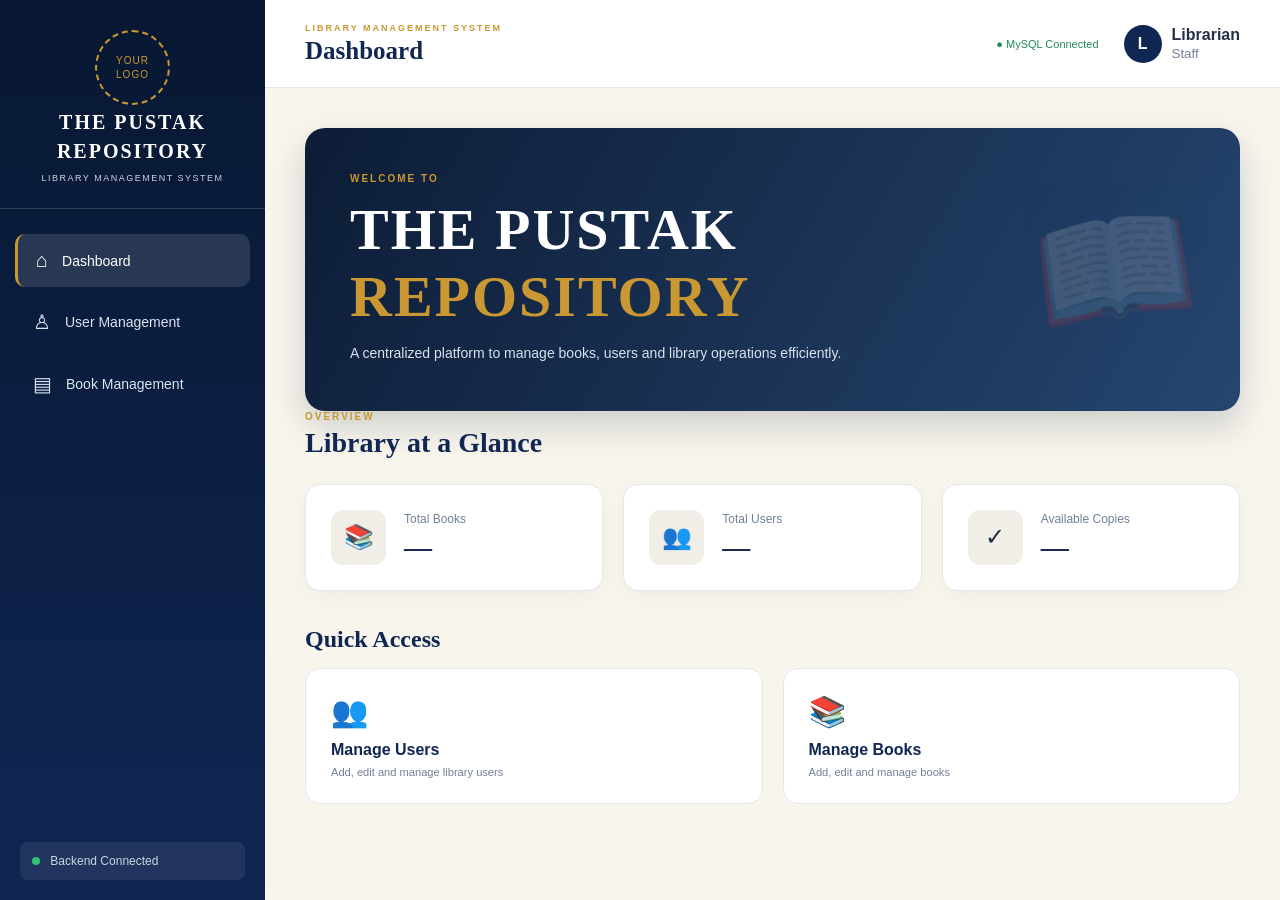
==== src/main/resources/static/index.html @ 076ce68d "Add Book Management and User Management modules" ====
<!DOCTYPE html>
<html lang="en">
<head>
    <meta charset="UTF-8">
    <meta name="viewport" content="width=device-width, initial-scale=1.0">

    <title>THE PUSTAK REPOSITORY</title>

    <link rel="stylesheet" href="style.css">
</head>

<body>

<!-- ================= SIDEBAR ================= -->

<aside class="sidebar">

    <div class="brand">

        <!-- YOUR LOGO WILL GO HERE -->
        <div class="logo-placeholder">
            YOUR<br>LOGO
        </div>

        <h1>THE PUSTAK</h1>
        <h1>REPOSITORY</h1>

        <p>LIBRARY MANAGEMENT SYSTEM</p>
    </div>

    <nav class="navigation">

        <button class="nav-item active" onclick="showSection('dashboard', this)">
            <span>⌂</span>
            Dashboard
        </button>

        <button class="nav-item" onclick="showSection('users', this)">
            <span>♙</span>
            User Management
        </button>

        <button class="nav-item" onclick="showSection('books', this)">
            <span>▤</span>
            Book Management
        </button>

    </nav>

    <div class="sidebar-bottom">
        <div class="system-status">
            <span class="status-dot"></span>
            Backend Connected
        </div>
    </div>

</aside>


<!-- ================= MAIN CONTENT ================= -->

<main class="main-content">

    <!-- TOP BAR -->

    <header class="topbar">

        <div>
            <p class="small-heading">LIBRARY MANAGEMENT SYSTEM</p>
            <h2 id="page-title">Dashboard</h2>
        </div>

        <div class="topbar-right">
            <span class="connection">
                ● MySQL Connected
            </span>

            <div class="profile">
                <div class="profile-circle">L</div>
                <div>
                    <strong>Librarian</strong>
                    <small>Staff</small>
                </div>
            </div>
        </div>

    </header>


    <!-- ================= DASHBOARD ================= -->

    <section id="dashboard" class="content-section active-section">

        <div class="hero">

            <div>
                <p class="eyebrow">WELCOME TO</p>

                <h1>
                    THE PUSTAK<br>
                    <span>REPOSITORY</span>
                </h1>

                <p>
                    A centralized platform to manage books,
                    users and library operations efficiently.
                </p>
            </div>

            <div class="hero-decoration">
                📖
            </div>

        </div>


        <div class="section-heading">
            <div>
                <p class="eyebrow">OVERVIEW</p>
                <h2>Library at a Glance</h2>
            </div>
        </div>


        <div class="stats-grid">

            <div class="stat-card">
                <div class="stat-icon">📚</div>
                <div>
                    <p>Total Books</p>
                    <h3 id="dashboardBooks">—</h3>
                </div>
            </div>

            <div class="stat-card">
                <div class="stat-icon">👥</div>
                <div>
                    <p>Total Users</p>
                    <h3 id="dashboardUsers">—</h3>
                </div>
            </div>

            <div class="stat-card">
                <div class="stat-icon">✓</div>
                <div>
                    <p>Available Copies</p>
                    <h3 id="dashboardAvailable">—</h3>
                </div>
            </div>

        </div>


        <div class="quick-actions">

            <h2>Quick Access</h2>

            <div class="quick-grid">

                <button onclick="showSection('users', document.querySelectorAll('.nav-item')[1])">
                    <span>👥</span>
                    <strong>Manage Users</strong>
                    <small>Add, edit and manage library users</small>
                </button>

                <button onclick="showSection('books', document.querySelectorAll('.nav-item')[2])">
                    <span>📚</span>
                    <strong>Manage Books</strong>
                    <small>Add, edit and manage books</small>
                </button>

            </div>

        </div>

    </section>


    <!-- ================= USER MANAGEMENT ================= -->

    <section id="users" class="content-section">

        <div class="section-heading">

            <div>
                <p class="eyebrow">MODULE 01</p>
                <h2>User Management</h2>
                <p class="description">
                    Manage registered library users.
                </p>
            </div>

            <button class="primary-button" onclick="openUserForm()">
                + Add User
            </button>

        </div>


        <div class="toolbar">

            <input
                type="text"
                id="userSearch"
                placeholder="Search users..."
                oninput="filterUsers()">

            <button class="refresh-button" onclick="loadUsers()">
                ↻ Refresh
            </button>

        </div>


        <div class="table-container">

            <table>

                <thead>
                    <tr>
                        <th>ID</th>
                        <th>Full Name</th>
                        <th>User Type</th>
                        <th>Department</th>
                        <th>Email</th>
                        <th>Phone</th>
                        <th>Status</th>
                        <th>Actions</th>
                    </tr>
                </thead>

                <tbody id="usersTableBody">

                </tbody>

            </table>

        </div>

    </section>


    <!-- ================= BOOK MANAGEMENT ================= -->

    <section id="books" class="content-section">

        <div class="section-heading">

            <div>
                <p class="eyebrow">MODULE 02</p>
                <h2>Book Management</h2>
                <p class="description">
                    Manage books available in the repository.
                </p>
            </div>

            <button class="primary-button" onclick="openBookForm()">
                + Add Book
            </button>

        </div>


        <div class="toolbar">

            <input
                type="text"
                id="bookSearch"
                placeholder="Search books..."
                oninput="filterBooks()">

            <button class="refresh-button" onclick="loadBooks()">
                ↻ Refresh
            </button>

        </div>


        <div class="table-container">

            <table>

                <thead>
                    <tr>
                        <th>ID</th>
                        <th>ISBN</th>
                        <th>Title</th>
                        <th>Author</th>
                        <th>Publisher</th>
                        <th>Category</th>
                        <th>Total</th>
                        <th>Available</th>
                        <th>Shelf</th>
                        <th>Actions</th>
                    </tr>
                </thead>

                <tbody id="booksTableBody">

                </tbody>

            </table>

        </div>

    </section>

</main>


<!-- ================= USER MODAL ================= -->

<div id="userModal" class="modal">

    <div class="modal-box">

        <div class="modal-header">
            <div>
                <p class="eyebrow">USER MANAGEMENT</p>
                <h2 id="userModalTitle">Add User</h2>
            </div>

            <button class="close-button" onclick="closeUserForm()">×</button>
        </div>


        <form id="userForm">

            <input type="hidden" id="userId">

            <div class="form-grid">

                <div class="form-group">
                    <label>Full Name</label>
                    <input type="text" id="fullName" required>
                </div>

                <div class="form-group">
                    <label>User Type</label>
                    <input type="text" id="userType" required>
                </div>

                <div class="form-group">
                    <label>Department</label>
                    <input type="text" id="department">
                </div>

                <div class="form-group">
                    <label>Email</label>
                    <input type="email" id="email" required>
                </div>

                <div class="form-group">
                    <label>Phone</label>
                    <input type="text" id="phone">
                </div>

                <div class="form-group">
                    <label>Registration Date</label>
                    <input type="date" id="registrationDate">
                </div>

                <div class="form-group full-width">
                    <label>Address</label>
                    <textarea id="address"></textarea>
                </div>

                <div class="form-group">
                    <label>Status</label>

                    <select id="status">
                        <option value="ACTIVE">ACTIVE</option>
                        <option value="INACTIVE">INACTIVE</option>
                    </select>
                </div>

            </div>

            <div class="modal-actions">

                <button type="button"
                        class="secondary-button"
                        onclick="closeUserForm()">
                    Cancel
                </button>

                <button type="submit"
                        class="primary-button">
                    Save User
                </button>

            </div>

        </form>

    </div>

</div>


<!-- ================= BOOK MODAL ================= -->

<div id="bookModal" class="modal">

    <div class="modal-box">

        <div class="modal-header">

            <div>
                <p class="eyebrow">BOOK MANAGEMENT</p>
                <h2 id="bookModalTitle">Add Book</h2>
            </div>

            <button class="close-button" onclick="closeBookForm()">×</button>

        </div>


        <form id="bookForm">

            <input type="hidden" id="bookId">

            <div class="form-grid">

                <div class="form-group">
                    <label>ISBN</label>
                    <input type="text" id="isbn" required>
                </div>

                <div class="form-group">
                    <label>Title</label>
                    <input type="text" id="title" required>
                </div>

                <div class="form-group">
                    <label>Author</label>
                    <input type="text" id="author" required>
                </div>

                <div class="form-group">
                    <label>Publisher</label>
                    <input type="text" id="publisher">
                </div>

                <div class="form-group">
                    <label>Category</label>
                    <input type="text" id="category">
                </div>

                <div class="form-group">
                    <label>Total Copies</label>
                    <input type="number" id="totalCopies" min="0" required>
                </div>

                <div class="form-group">
                    <label>Available Copies</label>
                    <input type="number" id="availableCopies" min="0" required>
                </div>

                <div class="form-group">
                    <label>Shelf Location</label>
                    <input type="text" id="shelfLocation">
                </div>

            </div>

            <div class="modal-actions">

                <button type="button"
                        class="secondary-button"
                        onclick="closeBookForm()">
                    Cancel
                </button>

                <button type="submit"
                        class="primary-button">
                    Save Book
                </button>

            </div>

        </form>

    </div>

</div>


<!-- ================= TOAST ================= -->

<div id="toast" class="toast"></div>


<script src="script.js"></script>

</body>
</html>
---- src/main/resources/static/style.css ----
* {
    margin: 0;
    padding: 0;
    box-sizing: border-box;
}

:root {
    --navy: #102653;
    --deep-navy: #081832;
    --gold: #c99832;
    --cream: #f8f5ed;
    --white: #ffffff;
    --text: #253047;
    --muted: #718096;
    --border: #e4e7ec;
    --danger: #c0392b;
    --success: #218c5a;
}

body {
    font-family: Arial, Helvetica, sans-serif;
    background: var(--cream);
    color: var(--text);
    min-height: 100vh;
}


/* ================= SIDEBAR ================= */

.sidebar {
    position: fixed;
    left: 0;
    top: 0;
    width: 265px;
    height: 100vh;

    background:
        linear-gradient(
            180deg,
            #081832,
            #102653
        );

    color: white;

    display: flex;
    flex-direction: column;

    z-index: 100;
}

.brand {
    text-align: center;
    padding: 30px 15px 25px;

    border-bottom: 1px solid rgba(255,255,255,0.15);
}

.logo-placeholder {
    width: 75px;
    height: 75px;

    margin: auto;

    border: 2px dashed var(--gold);
    border-radius: 50%;

    display: flex;
    align-items: center;
    justify-content: center;

    color: var(--gold);

    font-size: 10px;
    line-height: 1.4;
    letter-spacing: 1px;
}

.brand h1 {
    font-family: Georgia, "Times New Roman", serif;

    font-size: 20px;
    letter-spacing: 2px;

    margin-top: 6px;
}

.brand p {
    color: #cbd5e1;

    font-size: 9px;
    letter-spacing: 1.5px;

    margin-top: 10px;
}

.navigation {
    padding: 25px 15px;
}

.nav-item {
    width: 100%;

    padding: 15px 18px;

    margin-bottom: 8px;

    border: none;
    border-radius: 10px;

    background: transparent;

    color: #dbe4f0;

    font-size: 14px;

    text-align: left;

    cursor: pointer;

    display: flex;
    align-items: center;

    gap: 14px;

    transition: 0.25s;
}

.nav-item span {
    font-size: 20px;
}

.nav-item:hover,
.nav-item.active {
    background: rgba(255,255,255,0.12);
    color: white;
}

.nav-item.active {
    border-left: 3px solid var(--gold);
}

.sidebar-bottom {
    margin-top: auto;
    padding: 20px;
}

.system-status {
    padding: 12px;

    border-radius: 8px;

    background: rgba(255,255,255,0.07);

    color: #cbd5e1;

    font-size: 12px;
}

.status-dot {
    display: inline-block;

    width: 8px;
    height: 8px;

    background: #32c276;

    border-radius: 50%;

    margin-right: 7px;
}


/* ================= MAIN ================= */

.main-content {
    margin-left: 265px;

    min-height: 100vh;
}


/* ================= TOPBAR ================= */

.topbar {
    height: 88px;

    background: white;

    border-bottom: 1px solid var(--border);

    padding: 0 40px;

    display: flex;
    align-items: center;
    justify-content: space-between;
}

.small-heading {
    font-size: 9px;

    letter-spacing: 2px;

    color: var(--gold);

    font-weight: bold;
}

.topbar h2 {
    font-family: Georgia, serif;

    font-size: 25px;

    color: var(--navy);

    margin-top: 4px;
}

.topbar-right {
    display: flex;
    align-items: center;

    gap: 25px;
}

.connection {
    font-size: 11px;

    color: var(--success);
}

.profile {
    display: flex;
    align-items: center;

    gap: 10px;
}

.profile-circle {
    width: 38px;
    height: 38px;

    border-radius: 50%;

    background: var(--navy);

    color: white;

    display: flex;
    align-items: center;
    justify-content: center;

    font-weight: bold;
}

.profile small {
    display: block;

    color: var(--muted);

    margin-top: 2px;
}


/* ================= SECTIONS ================= */

.content-section {
    display: none;

    padding: 40px;
}

.active-section {
    display: block;
}


/* ================= HERO ================= */

.hero {
    min-height: 270px;

    padding: 45px;

    border-radius: 20px;

    color: white;

    background:
        linear-gradient(
            120deg,
            rgba(8,24,50,0.98),
            rgba(20,54,101,0.92)
        );

    display: flex;
    align-items: center;
    justify-content: space-between;

    box-shadow: 0 15px 35px rgba(8,24,50,0.18);

    overflow: hidden;
}

.eyebrow {
    color: var(--gold);

    font-size: 10px;

    font-weight: bold;

    letter-spacing: 2px;
}

.hero h1 {
    font-family: Georgia, serif;

    font-size: clamp(32px, 5vw, 58px);

    letter-spacing: 2px;

    margin: 12px 0;
}

.hero h1 span {
    color: var(--gold);
}

.hero p:not(.eyebrow) {
    color: #d9e2ef;

    max-width: 600px;

    line-height: 1.7;

    font-size: 14px;
}

.hero-decoration {
    font-size: 130px;

    opacity: 0.16;

    transform: rotate(-8deg);
}


/* ================= HEADINGS ================= */

.section-heading {
    display: flex;
    align-items: flex-end;
    justify-content: space-between;

    margin-bottom: 25px;
}

.section-heading h2 {
    font-family: Georgia, serif;

    color: var(--navy);

    font-size: 28px;

    margin-top: 5px;
}

.description {
    color: var(--muted);

    font-size: 13px;

    margin-top: 7px;
}


/* ================= STATS ================= */

.stats-grid {
    display: grid;

    grid-template-columns:
        repeat(3, 1fr);

    gap: 20px;

    margin-top: 25px;
}

.stat-card {
    background: white;

    border: 1px solid var(--border);

    border-radius: 15px;

    padding: 25px;

    display: flex;
    align-items: center;

    gap: 18px;

    box-shadow: 0 5px 20px rgba(0,0,0,0.04);
}

.stat-icon {
    width: 55px;
    height: 55px;

    border-radius: 12px;

    background: #f0eee6;

    display: flex;
    align-items: center;
    justify-content: center;

    font-size: 24px;
}

.stat-card p {
    color: var(--muted);

    font-size: 12px;
}

.stat-card h3 {
    font-family: Georgia, serif;

    color: var(--navy);

    font-size: 28px;

    margin-top: 5px;
}


/* ================= QUICK ACCESS ================= */

.quick-actions {
    margin-top: 35px;
}

.quick-actions h2 {
    font-family: Georgia, serif;

    color: var(--navy);

    margin-bottom: 15px;
}

.quick-grid {
    display: grid;

    grid-template-columns: repeat(2, 1fr);

    gap: 20px;
}

.quick-grid button {
    border: 1px solid var(--border);

    background: white;

    border-radius: 15px;

    padding: 25px;

    text-align: left;

    cursor: pointer;

    transition: 0.25s;
}

.quick-grid button:hover {
    transform: translateY(-4px);

    border-color: var(--gold);

    box-shadow: 0 10px 25px rgba(0,0,0,0.08);
}

.quick-grid span {
    font-size: 30px;

    display: block;

    margin-bottom: 12px;
}

.quick-grid strong {
    display: block;

    color: var(--navy);

    font-size: 16px;
}

.quick-grid small {
    display: block;

    color: var(--muted);

    margin-top: 7px;
}


/* ================= BUTTONS ================= */

.primary-button {
    border: none;

    padding: 12px 20px;

    border-radius: 8px;

    background: var(--navy);

    color: white;

    font-weight: bold;

    cursor: pointer;

    transition: 0.2s;
}

.primary-button:hover {
    background: #1a3970;

    transform: translateY(-1px);
}

.secondary-button {
    border: 1px solid var(--border);

    padding: 12px 20px;

    border-radius: 8px;

    background: white;

    color: var(--text);

    cursor: pointer;
}

.refresh-button {
    padding: 11px 18px;

    border: 1px solid var(--border);

    border-radius: 8px;

    background: white;

    cursor: pointer;

    color: var(--navy);

    font-weight: bold;
}


/* ================= TOOLBAR ================= */

.toolbar {
    background: white;

    border: 1px solid var(--border);

    border-radius: 12px;

    padding: 15px;

    margin-bottom: 20px;

    display: flex;

    gap: 12px;
}

.toolbar input {
    flex: 1;

    border: 1px solid var(--border);

    border-radius: 8px;

    padding: 12px 15px;

    outline: none;

    font-size: 13px;
}

.toolbar input:focus {
    border-color: var(--gold);
}


/* ================= TABLE ================= */

.table-container {
    background: white;

    border-radius: 15px;

    border: 1px solid var(--border);

    overflow-x: auto;

    box-shadow: 0 5px 20px rgba(0,0,0,0.04);
}

table {
    width: 100%;

    border-collapse: collapse;

    min-width: 900px;
}

th {
    background: #f6f7f9;

    color: #526078;

    font-size: 11px;

    letter-spacing: 0.5px;

    text-align: left;

    padding: 15px;
}

td {
    padding: 15px;

    border-top: 1px solid #edf0f3;

    font-size: 12px;

    color: #364152;
}

tr:hover td {
    background: #fafbf9;
}


/* ================= STATUS ================= */

.status {
    display: inline-block;

    padding: 5px 9px;

    border-radius: 20px;

    font-size: 10px;

    font-weight: bold;
}

.status-active {
    background: #e5f6ed;
    color: #18794e;
}

.status-inactive {
    background: #fce9e7;
    color: #b83227;
}


/* ================= ACTION BUTTONS ================= */

.action-button {
    border: none;

    background: transparent;

    cursor: pointer;

    padding: 6px 8px;

    border-radius: 5px;

    font-size: 12px;
}

.edit-button {
    color: var(--navy);
}

.edit-button:hover {
    background: #eef2f8;
}

.delete-button {
    color: var(--danger);
}

.delete-button:hover {
    background: #fff0ee;
}


/* ================= MODAL ================= */

.modal {
    display: none;

    position: fixed;

    inset: 0;

    background: rgba(4, 12, 25, 0.65);

    backdrop-filter: blur(5px);

    z-index: 500;

    align-items: center;

    justify-content: center;

    padding: 20px;
}

.modal.show {
    display: flex;
}

.modal-box {
    width: min(700px, 100%);

    max-height: 90vh;

    overflow-y: auto;

    background: white;

    border-radius: 18px;

    padding: 30px;

    box-shadow: 0 25px 70px rgba(0,0,0,0.3);
}

.modal-header {
    display: flex;

    justify-content: space-between;

    align-items: flex-start;

    margin-bottom: 25px;
}

.modal-header h2 {
    font-family: Georgia, serif;

    color: var(--navy);

    margin-top: 5px;
}

.close-button {
    width: 35px;
    height: 35px;

    border: none;

    border-radius: 50%;

    background: #f2f3f5;

    font-size: 22px;

    cursor: pointer;

    color: #596273;
}


/* ================= FORM ================= */

.form-grid {
    display: grid;

    grid-template-columns: repeat(2, 1fr);

    gap: 18px;
}

.form-group {
    display: flex;

    flex-direction: column;

    gap: 7px;
}

.full-width {
    grid-column: 1 / -1;
}

.form-group label {
    font-size: 11px;

    font-weight: bold;

    color: #526078;
}

.form-group input,
.form-group select,
.form-group textarea {
    width: 100%;

    padding: 11px 12px;

    border: 1px solid var(--border);

    border-radius: 7px;

    outline: none;

    font-family: Arial, sans-serif;

    font-size: 13px;
}

.form-group textarea {
    min-height: 70px;

    resize: vertical;
}

.form-group input:focus,
.form-group select:focus,
.form-group textarea:focus {
    border-color: var(--gold);

    box-shadow: 0 0 0 3px rgba(201,152,50,0.1);
}

.modal-actions {
    display: flex;

    justify-content: flex-end;

    gap: 10px;

    margin-top: 28px;

    padding-top: 20px;

    border-top: 1px solid var(--border);
}


/* ================= TOAST ================= */

.toast {
    position: fixed;

    right: 25px;
    bottom: 25px;

    padding: 14px 20px;

    border-radius: 8px;

    background: var(--deep-navy);

    color: white;

    font-size: 13px;

    opacity: 0;

    transform: translateY(20px);

    pointer-events: none;

    transition: 0.3s;

    z-index: 1000;
}

.toast.show {
    opacity: 1;

    transform: translateY(0);
}


/* ================= RESPONSIVE ================= */

@media (max-width: 900px) {

    .sidebar {
        width: 210px;
    }

    .main-content {
        margin-left: 210px;
    }

    .stats-grid {
        grid-template-columns: 1fr;
    }

}

@media (max-width: 700px) {

    .sidebar {
        position: relative;

        width: 100%;

        height: auto;
    }

    .main-content {
        margin-left: 0;
    }

    .navigation {
        display: flex;

        overflow-x: auto;
    }

    .nav-item {
        min-width: 160px;
    }

    .topbar {
        padding: 20px;

        height: auto;

        gap: 15px;

        flex-direction: column;

        align-items: flex-start;
    }

    .topbar-right {
        width: 100%;

        justify-content: space-between;
    }

    .content-section {
        padding: 20px;
    }

    .hero {
        padding: 30px;
    }

    .hero-decoration {
        display: none;
    }

    .quick-grid {
        grid-template-columns: 1fr;
    }

    .form-grid {
        grid-template-columns: 1fr;
    }

    .full-width {
        grid-column: auto;
    }

}
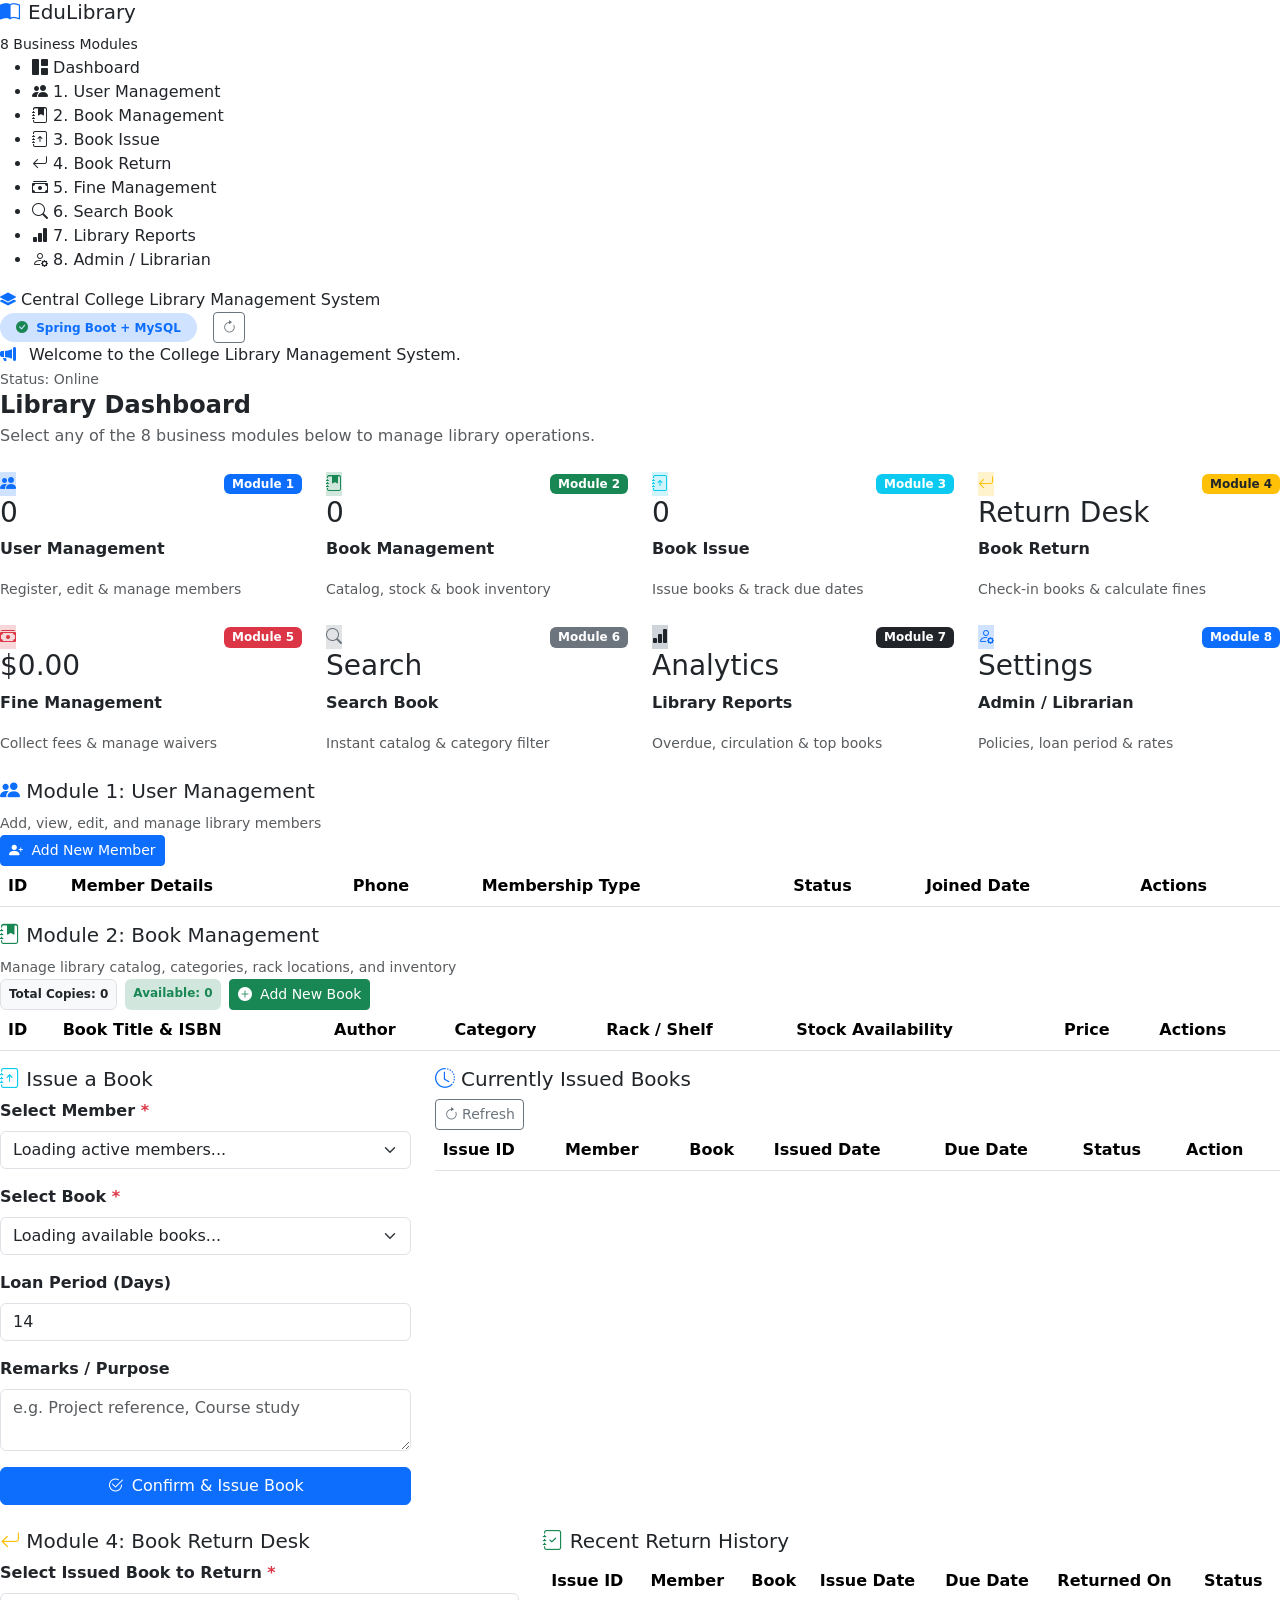
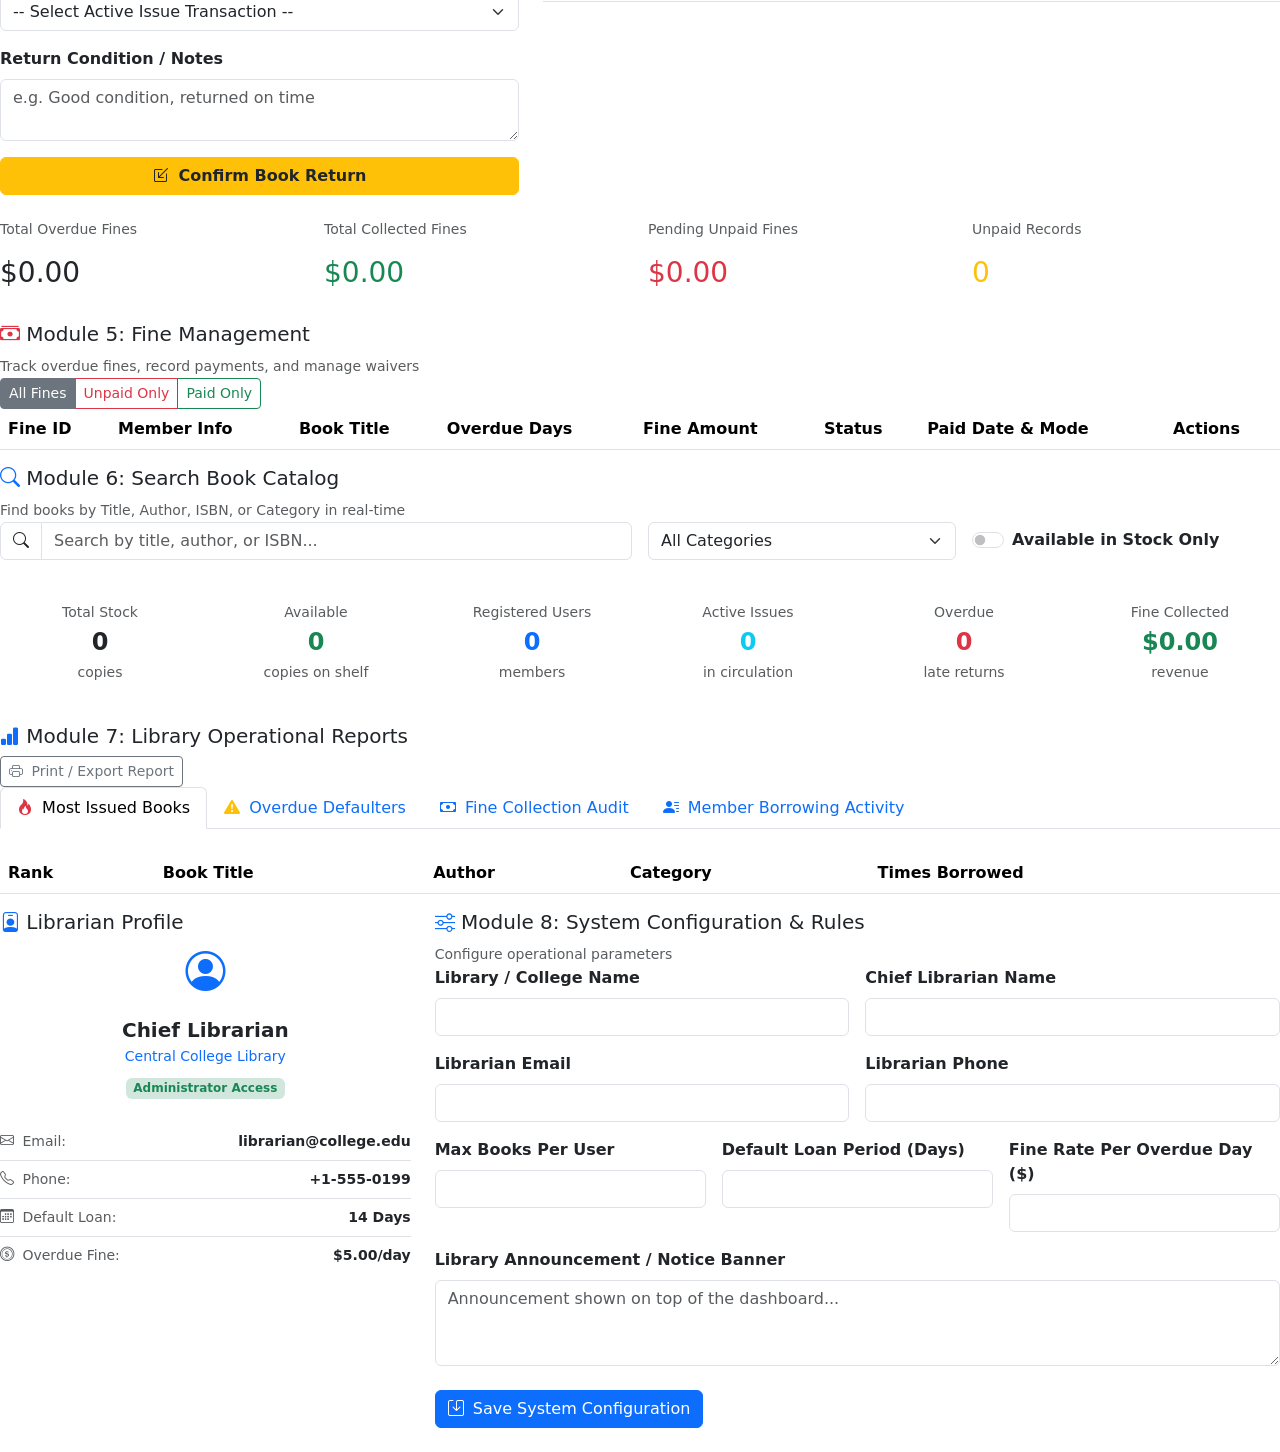
==== commit 6889bc74: "Updated Library Management System" ====
--- a/src/main/resources/static/index.html
+++ b/src/main/resources/static/index.html
@@ -3,495 +3,1015 @@
 <head>
     <meta charset="UTF-8">
     <meta name="viewport" content="width=device-width, initial-scale=1.0">
-
-    <title>THE PUSTAK REPOSITORY</title>
-
-    <link rel="stylesheet" href="style.css">
+    <title>Library Management System - 8 Business Modules</title>
+    <!-- Bootstrap 5 CSS -->
+    <link href="https://cdn.jsdelivr.net/npm/bootstrap@5.3.3/dist/css/bootstrap.min.css" rel="stylesheet">
+    <!-- Bootstrap Icons -->
+    <link href="https://cdn.jsdelivr.net/npm/bootstrap-icons@1.11.3/font/bootstrap-icons.min.css" rel="stylesheet">
+    <!-- Custom CSS -->
+    <link href="/css/style.css" rel="stylesheet">
 </head>
-
 <body>
 
-<!-- ================= SIDEBAR ================= -->
-
-<aside class="sidebar">
-
-    <div class="brand">
-
-        <!-- YOUR LOGO WILL GO HERE -->
-        <div class="logo-placeholder">
-            YOUR<br>LOGO
+    <!-- Sidebar Navigation -->
+    <nav class="sidebar">
+        <div class="sidebar-brand">
+            <h5><i class="bi bi-book-half text-primary me-2"></i>EduLibrary</h5>
+            <small>8 Business Modules</small>
         </div>
-
-        <h1>THE PUSTAK</h1>
-        <h1>REPOSITORY</h1>
-
-        <p>LIBRARY MANAGEMENT SYSTEM</p>
+        <ul class="sidebar-menu">
+            <li class="nav-item">
+                <a class="nav-link active" data-module="dashboard" id="nav-dashboard">
+                    <i class="bi bi-grid-1x2-fill"></i>
+                    <span>Dashboard</span>
+                </a>
+            </li>
+            <li class="nav-item">
+                <a class="nav-link" data-module="users" id="nav-users">
+                    <i class="bi bi-people-fill"></i>
+                    <span>1. User Management</span>
+                </a>
+            </li>
+            <li class="nav-item">
+                <a class="nav-link" data-module="books" id="nav-books">
+                    <i class="bi bi-journal-bookmark-fill"></i>
+                    <span>2. Book Management</span>
+                </a>
+            </li>
+            <li class="nav-item">
+                <a class="nav-link" data-module="issue" id="nav-issue">
+                    <i class="bi bi-journal-arrow-up"></i>
+                    <span>3. Book Issue</span>
+                </a>
+            </li>
+            <li class="nav-item">
+                <a class="nav-link" data-module="return" id="nav-return">
+                    <i class="bi bi-arrow-return-left"></i>
+                    <span>4. Book Return</span>
+                </a>
+            </li>
+            <li class="nav-item">
+                <a class="nav-link" data-module="fines" id="nav-fines">
+                    <i class="bi bi-cash-stack"></i>
+                    <span>5. Fine Management</span>
+                </a>
+            </li>
+            <li class="nav-item">
+                <a class="nav-link" data-module="search" id="nav-search">
+                    <i class="bi bi-search"></i>
+                    <span>6. Search Book</span>
+                </a>
+            </li>
+            <li class="nav-item">
+                <a class="nav-link" data-module="reports" id="nav-reports">
+                    <i class="bi bi-bar-chart-fill"></i>
+                    <span>7. Library Reports</span>
+                </a>
+            </li>
+            <li class="nav-item">
+                <a class="nav-link" data-module="admin" id="nav-admin">
+                    <i class="bi bi-person-gear"></i>
+                    <span>8. Admin / Librarian</span>
+                </a>
+            </li>
+        </ul>
+    </nav>
+
+    <!-- Main Wrapper -->
+    <div class="main-wrapper">
+        <!-- Top Navbar -->
+        <header class="topbar">
+            <div class="topbar-title">
+                <i class="bi bi-layers-fill text-primary"></i>
+                <span id="topbarLibraryName">Central College Library Management System</span>
+            </div>
+            <div class="d-flex align-items-center gap-3">
+                <span class="badge bg-primary-subtle text-primary px-3 py-2 rounded-pill fw-semibold">
+                    <i class="bi bi-check-circle-fill text-success me-1"></i> Spring Boot + MySQL
+                </span>
+                <button class="btn btn-outline-secondary btn-sm" onclick="location.reload()" title="Refresh Page">
+                    <i class="bi bi-arrow-clockwise"></i>
+                </button>
+            </div>
+        </header>
+
+        <!-- Content Body -->
+        <main class="content-body">
+
+            <!-- System Notice Banner -->
+            <div class="notice-banner">
+                <div>
+                    <i class="bi bi-megaphone-fill text-primary me-2"></i>
+                    <span id="dashboardNoticeText">Welcome to the College Library Management System.</span>
+                </div>
+                <small class="text-muted">Status: Online</small>
+            </div>
+
+            <!-- ======================================================== -->
+            <!-- DASHBOARD HOME OVERVIEW (Connecting to 8 Modules)       -->
+            <!-- ======================================================== -->
+            <section id="module-dashboard" class="module-section active">
+                <div class="d-flex justify-content-between align-items-center mb-4">
+                    <div>
+                        <h4 class="fw-bold mb-1">Library Dashboard</h4>
+                        <p class="text-muted mb-0">Select any of the 8 business modules below to manage library operations.</p>
+                    </div>
+                </div>
+
+                <!-- 8 Interactive Module Cards Grid -->
+                <div class="row g-4 mb-4">
+                    <!-- Module 1 -->
+                    <div class="col-md-6 col-lg-3">
+                        <div class="stat-card module-card-link" data-module="users" style="cursor: pointer;">
+                            <div class="d-flex justify-content-between align-items-center">
+                                <div class="icon-box bg-primary-subtle text-primary">
+                                    <i class="bi bi-people-fill"></i>
+                                </div>
+                                <span class="badge bg-primary">Module 1</span>
+                            </div>
+                            <h3 id="userCountTotal">0</h3>
+                            <p class="fw-semibold text-dark">User Management</p>
+                            <small class="text-muted">Register, edit & manage members</small>
+                        </div>
+                    </div>
+
+                    <!-- Module 2 -->
+                    <div class="col-md-6 col-lg-3">
+                        <div class="stat-card module-card-link" data-module="books" style="cursor: pointer;">
+                            <div class="d-flex justify-content-between align-items-center">
+                                <div class="icon-box bg-success-subtle text-success">
+                                    <i class="bi bi-journal-bookmark-fill"></i>
+                                </div>
+                                <span class="badge bg-success">Module 2</span>
+                            </div>
+                            <h3 id="bookCountTitles">0</h3>
+                            <p class="fw-semibold text-dark">Book Management</p>
+                            <small class="text-muted">Catalog, stock & book inventory</small>
+                        </div>
+                    </div>
+
+                    <!-- Module 3 -->
+                    <div class="col-md-6 col-lg-3">
+                        <div class="stat-card module-card-link" data-module="issue" style="cursor: pointer;">
+                            <div class="d-flex justify-content-between align-items-center">
+                                <div class="icon-box bg-info-subtle text-info">
+                                    <i class="bi bi-journal-arrow-up"></i>
+                                </div>
+                                <span class="badge bg-info">Module 3</span>
+                            </div>
+                            <h3 id="activeIssueCount">0</h3>
+                            <p class="fw-semibold text-dark">Book Issue</p>
+                            <small class="text-muted">Issue books & track due dates</small>
+                        </div>
+                    </div>
+
+                    <!-- Module 4 -->
+                    <div class="col-md-6 col-lg-3">
+                        <div class="stat-card module-card-link" data-module="return" style="cursor: pointer;">
+                            <div class="d-flex justify-content-between align-items-center">
+                                <div class="icon-box bg-warning-subtle text-warning">
+                                    <i class="bi bi-arrow-return-left"></i>
+                                </div>
+                                <span class="badge bg-warning text-dark">Module 4</span>
+                            </div>
+                            <h3>Return Desk</h3>
+                            <p class="fw-semibold text-dark">Book Return</p>
+                            <small class="text-muted">Check-in books & calculate fines</small>
+                        </div>
+                    </div>
+
+                    <!-- Module 5 -->
+                    <div class="col-md-6 col-lg-3">
+                        <div class="stat-card module-card-link" data-module="fines" style="cursor: pointer;">
+                            <div class="d-flex justify-content-between align-items-center">
+                                <div class="icon-box bg-danger-subtle text-danger">
+                                    <i class="bi bi-cash-stack"></i>
+                                </div>
+                                <span class="badge bg-danger">Module 5</span>
+                            </div>
+                            <h3 id="finePendingAmount">$0.00</h3>
+                            <p class="fw-semibold text-dark">Fine Management</p>
+                            <small class="text-muted">Collect fees & manage waivers</small>
+                        </div>
+                    </div>
+
+                    <!-- Module 6 -->
+                    <div class="col-md-6 col-lg-3">
+                        <div class="stat-card module-card-link" data-module="search" style="cursor: pointer;">
+                            <div class="d-flex justify-content-between align-items-center">
+                                <div class="icon-box bg-secondary-subtle text-secondary">
+                                    <i class="bi bi-search"></i>
+                                </div>
+                                <span class="badge bg-secondary">Module 6</span>
+                            </div>
+                            <h3>Search</h3>
+                            <p class="fw-semibold text-dark">Search Book</p>
+                            <small class="text-muted">Instant catalog & category filter</small>
+                        </div>
+                    </div>
+
+                    <!-- Module 7 -->
+                    <div class="col-md-6 col-lg-3">
+                        <div class="stat-card module-card-link" data-module="reports" style="cursor: pointer;">
+                            <div class="d-flex justify-content-between align-items-center">
+                                <div class="icon-box bg-dark-subtle text-dark">
+                                    <i class="bi bi-bar-chart-fill"></i>
+                                </div>
+                                <span class="badge bg-dark">Module 7</span>
+                            </div>
+                            <h3>Analytics</h3>
+                            <p class="fw-semibold text-dark">Library Reports</p>
+                            <small class="text-muted">Overdue, circulation & top books</small>
+                        </div>
+                    </div>
+
+                    <!-- Module 8 -->
+                    <div class="col-md-6 col-lg-3">
+                        <div class="stat-card module-card-link" data-module="admin" style="cursor: pointer;">
+                            <div class="d-flex justify-content-between align-items-center">
+                                <div class="icon-box bg-primary-subtle text-primary">
+                                    <i class="bi bi-person-gear"></i>
+                                </div>
+                                <span class="badge bg-primary">Module 8</span>
+                            </div>
+                            <h3>Settings</h3>
+                            <p class="fw-semibold text-dark">Admin / Librarian</p>
+                            <small class="text-muted">Policies, loan period & rates</small>
+                        </div>
+                    </div>
+                </div>
+            </section>
+
+            <!-- ======================================================== -->
+            <!-- MODULE 1: USER MANAGEMENT                                -->
+            <!-- ======================================================== -->
+            <section id="module-users" class="module-section">
+                <div class="custom-card">
+                    <div class="custom-card-header">
+                        <div>
+                            <h5><i class="bi bi-people-fill text-primary"></i> Module 1: User Management</h5>
+                            <small class="text-muted">Add, view, edit, and manage library members</small>
+                        </div>
+                        <button class="btn btn-primary btn-sm" onclick="openAddUserModal()">
+                            <i class="bi bi-person-plus-fill me-1"></i> Add New Member
+                        </button>
+                    </div>
+                    <div class="custom-card-body">
+                        <div class="table-responsive">
+                            <table class="table custom-table table-hover">
+                                <thead>
+                                    <tr>
+                                        <th>ID</th>
+                                        <th>Member Details</th>
+                                        <th>Phone</th>
+                                        <th>Membership Type</th>
+                                        <th>Status</th>
+                                        <th>Joined Date</th>
+                                        <th>Actions</th>
+                                    </tr>
+                                </thead>
+                                <tbody id="userTableBody">
+                                    <!-- Injected via JavaScript -->
+                                </tbody>
+                            </table>
+                        </div>
+                    </div>
+                </div>
+            </section>
+
+            <!-- ======================================================== -->
+            <!-- MODULE 2: BOOK MANAGEMENT                                -->
+            <!-- ======================================================== -->
+            <section id="module-books" class="module-section">
+                <div class="custom-card">
+                    <div class="custom-card-header">
+                        <div>
+                            <h5><i class="bi bi-journal-bookmark-fill text-success"></i> Module 2: Book Management</h5>
+                            <small class="text-muted">Manage library catalog, categories, rack locations, and inventory</small>
+                        </div>
+                        <div class="d-flex gap-2">
+                            <span class="badge bg-light text-dark border p-2">Total Copies: <strong id="bookCountCopies">0</strong></span>
+                            <span class="badge bg-success-subtle text-success p-2">Available: <strong id="bookCountAvailable">0</strong></span>
+                            <button class="btn btn-success btn-sm" onclick="openAddBookModal()">
+                                <i class="bi bi-plus-circle-fill me-1"></i> Add New Book
+                            </button>
+                        </div>
+                    </div>
+                    <div class="custom-card-body">
+                        <div class="table-responsive">
+                            <table class="table custom-table table-hover">
+                                <thead>
+                                    <tr>
+                                        <th>ID</th>
+                                        <th>Book Title & ISBN</th>
+                                        <th>Author</th>
+                                        <th>Category</th>
+                                        <th>Rack / Shelf</th>
+                                        <th>Stock Availability</th>
+                                        <th>Price</th>
+                                        <th>Actions</th>
+                                    </tr>
+                                </thead>
+                                <tbody id="bookTableBody">
+                                    <!-- Injected via JavaScript -->
+                                </tbody>
+                            </table>
+                        </div>
+                    </div>
+                </div>
+            </section>
+
+            <!-- ======================================================== -->
+            <!-- MODULE 3: BOOK ISSUE                                     -->
+            <!-- ======================================================== -->
+            <section id="module-issue" class="module-section">
+                <div class="row">
+                    <!-- Issue Form Column -->
+                    <div class="col-lg-4 mb-4">
+                        <div class="custom-card h-100">
+                            <div class="custom-card-header">
+                                <h5><i class="bi bi-journal-arrow-up text-info"></i> Issue a Book</h5>
+                            </div>
+                            <div class="custom-card-body">
+                                <form id="issueBookForm">
+                                    <div class="mb-3">
+                                        <label class="form-label fw-semibold">Select Member <span class="text-danger">*</span></label>
+                                        <select id="issueUserId" class="form-select" required>
+                                            <option value="">Loading active members...</option>
+                                        </select>
+                                    </div>
+                                    <div class="mb-3">
+                                        <label class="form-label fw-semibold">Select Book <span class="text-danger">*</span></label>
+                                        <select id="issueBookId" class="form-select" required>
+                                            <option value="">Loading available books...</option>
+                                        </select>
+                                    </div>
+                                    <div class="mb-3">
+                                        <label class="form-label fw-semibold">Loan Period (Days)</label>
+                                        <input type="number" id="issueLoanDays" class="form-control" value="14" min="1" max="90" required>
+                                    </div>
+                                    <div class="mb-3">
+                                        <label class="form-label fw-semibold">Remarks / Purpose</label>
+                                        <textarea id="issueRemarks" class="form-control" rows="2" placeholder="e.g. Project reference, Course study"></textarea>
+                                    </div>
+                                    <button type="submit" class="btn btn-primary w-100">
+                                        <i class="bi bi-check2-circle me-1"></i> Confirm & Issue Book
+                                    </button>
+                                </form>
+                            </div>
+                        </div>
+                    </div>
+
+                    <!-- Active Issued Books Table -->
+                    <div class="col-lg-8 mb-4">
+                        <div class="custom-card h-100">
+                            <div class="custom-card-header">
+                                <h5><i class="bi bi-clock-history text-primary"></i> Currently Issued Books</h5>
+                                <button class="btn btn-outline-secondary btn-sm" onclick="loadActiveIssues()">
+                                    <i class="bi bi-arrow-clockwise"></i> Refresh
+                                </button>
+                            </div>
+                            <div class="custom-card-body">
+                                <div class="table-responsive">
+                                    <table class="table custom-table">
+                                        <thead>
+                                            <tr>
+                                                <th>Issue ID</th>
+                                                <th>Member</th>
+                                                <th>Book</th>
+                                                <th>Issued Date</th>
+                                                <th>Due Date</th>
+                                                <th>Status</th>
+                                                <th>Action</th>
+                                            </tr>
+                                        </thead>
+                                        <tbody id="activeIssuesTableBody">
+                                            <!-- Injected via JavaScript -->
+                                        </tbody>
+                                    </table>
+                                </div>
+                            </div>
+                        </div>
+                    </div>
+                </div>
+            </section>
+
+            <!-- ======================================================== -->
+            <!-- MODULE 4: BOOK RETURN                                    -->
+            <!-- ======================================================== -->
+            <section id="module-return" class="module-section">
+                <div class="row">
+                    <!-- Return Processing Card -->
+                    <div class="col-lg-5 mb-4">
+                        <div class="custom-card">
+                            <div class="custom-card-header">
+                                <h5><i class="bi bi-arrow-return-left text-warning"></i> Module 4: Book Return Desk</h5>
+                            </div>
+                            <div class="custom-card-body">
+                                <form id="returnBookForm">
+                                    <div class="mb-3">
+                                        <label class="form-label fw-semibold">Select Issued Book to Return <span class="text-danger">*</span></label>
+                                        <select id="returnIssueSelect" class="form-select" onchange="onReturnIssueSelected()" required>
+                                            <option value="">-- Select Active Issue Transaction --</option>
+                                        </select>
+                                    </div>
+
+                                    <!-- Overdue & Fine Calculation Preview Box -->
+                                    <div id="returnCalcPreview" class="p-3 mb-3 bg-light rounded border d-none">
+                                        <h6 class="fw-bold mb-2 text-primary border-bottom pb-1">Return & Fine Calculation</h6>
+                                        <div class="small mb-1"><strong>Book:</strong> <span id="previewBookTitle">-</span></div>
+                                        <div class="small mb-1"><strong>Member:</strong> <span id="previewUserName">-</span></div>
+                                        <div class="small mb-1"><strong>Issue Date:</strong> <span id="previewIssueDate">-</span></div>
+                                        <div class="small mb-1"><strong>Due Date:</strong> <span id="previewDueDate">-</span></div>
+                                        <div class="small mb-1"><strong>Overdue Days:</strong> <span id="previewOverdueDays" class="badge bg-secondary">0 days</span></div>
+                                        <div class="mt-2 pt-2 border-top">
+                                            <div class="d-flex justify-content-between align-items-center">
+                                                <span>Calculated Fine:</span>
+                                                <span id="previewFineAmount" class="text-success fw-bold fs-5">$0.00</span>
+                                            </div>
+                                        </div>
+                                    </div>
+
+                                    <div class="mb-3">
+                                        <label class="form-label fw-semibold">Return Condition / Notes</label>
+                                        <textarea id="returnRemarks" class="form-control" rows="2" placeholder="e.g. Good condition, returned on time"></textarea>
+                                    </div>
+
+                                    <button type="submit" class="btn btn-warning text-dark w-100 fw-semibold">
+                                        <i class="bi bi-box-arrow-in-down-left me-1"></i> Confirm Book Return
+                                    </button>
+                                </form>
+                            </div>
+                        </div>
+                    </div>
+
+                    <!-- Return History Table -->
+                    <div class="col-lg-7 mb-4">
+                        <div class="custom-card">
+                            <div class="custom-card-header">
+                                <h5><i class="bi bi-journal-check text-success"></i> Recent Return History</h5>
+                            </div>
+                            <div class="custom-card-body">
+                                <div class="table-responsive">
+                                    <table class="table custom-table">
+                                        <thead>
+                                            <tr>
+                                                <th>Issue ID</th>
+                                                <th>Member</th>
+                                                <th>Book</th>
+                                                <th>Issue Date</th>
+                                                <th>Due Date</th>
+                                                <th>Returned On</th>
+                                                <th>Status</th>
+                                            </tr>
+                                        </thead>
+                                        <tbody id="returnHistoryTableBody">
+                                            <!-- Injected via JavaScript -->
+                                        </tbody>
+                                    </table>
+                                </div>
+                            </div>
+                        </div>
+                    </div>
+                </div>
+            </section>
+
+            <!-- ======================================================== -->
+            <!-- MODULE 5: FINE MANAGEMENT                                -->
+            <!-- ======================================================== -->
+            <section id="module-fines" class="module-section">
+                <!-- Fine Summary Metrics -->
+                <div class="row g-3 mb-4">
+                    <div class="col-md-3">
+                        <div class="stat-card">
+                            <p class="text-muted small">Total Overdue Fines</p>
+                            <h3 id="fineTotalAmount" class="text-dark">$0.00</h3>
+                        </div>
+                    </div>
+                    <div class="col-md-3">
+                        <div class="stat-card">
+                            <p class="text-muted small">Total Collected Fines</p>
+                            <h3 id="fineCollectedAmount" class="text-success">$0.00</h3>
+                        </div>
+                    </div>
+                    <div class="col-md-3">
+                        <div class="stat-card">
+                            <p class="text-muted small">Pending Unpaid Fines</p>
+                            <h3 id="finePendingAmount" class="text-danger">$0.00</h3>
+                        </div>
+                    </div>
+                    <div class="col-md-3">
+                        <div class="stat-card">
+                            <p class="text-muted small">Unpaid Records</p>
+                            <h3 id="fineUnpaidCount" class="text-warning">0</h3>
+                        </div>
+                    </div>
+                </div>
+
+                <div class="custom-card">
+                    <div class="custom-card-header">
+                        <div>
+                            <h5><i class="bi bi-cash-stack text-danger"></i> Module 5: Fine Management</h5>
+                            <small class="text-muted">Track overdue fines, record payments, and manage waivers</small>
+                        </div>
+                        <div class="btn-group btn-group-sm">
+                            <button class="btn btn-outline-secondary active" onclick="filterFines('ALL')">All Fines</button>
+                            <button class="btn btn-outline-danger" onclick="filterFines('UNPAID')">Unpaid Only</button>
+                            <button class="btn btn-outline-success" onclick="filterFines('PAID')">Paid Only</button>
+                        </div>
+                    </div>
+                    <div class="custom-card-body">
+                        <div class="table-responsive">
+                            <table class="table custom-table">
+                                <thead>
+                                    <tr>
+                                        <th>Fine ID</th>
+                                        <th>Member Info</th>
+                                        <th>Book Title</th>
+                                        <th>Overdue Days</th>
+                                        <th>Fine Amount</th>
+                                        <th>Status</th>
+                                        <th>Paid Date & Mode</th>
+                                        <th>Actions</th>
+                                    </tr>
+                                </thead>
+                                <tbody id="fineTableBody">
+                                    <!-- Injected via JavaScript -->
+                                </tbody>
+                            </table>
+                        </div>
+                    </div>
+                </div>
+            </section>
+
+            <!-- ======================================================== -->
+            <!-- MODULE 6: SEARCH BOOK                                    -->
+            <!-- ======================================================== -->
+            <section id="module-search" class="module-section">
+                <div class="custom-card">
+                    <div class="custom-card-header">
+                        <div>
+                            <h5><i class="bi bi-search text-primary"></i> Module 6: Search Book Catalog</h5>
+                            <small class="text-muted">Find books by Title, Author, ISBN, or Category in real-time</small>
+                        </div>
+                    </div>
+                    <div class="custom-card-body">
+                        <div class="row g-3 mb-4">
+                            <div class="col-md-6">
+                                <div class="input-group">
+                                    <span class="input-group-text bg-white"><i class="bi bi-search"></i></span>
+                                    <input type="text" id="searchQuery" class="form-control" placeholder="Search by title, author, or ISBN...">
+                                </div>
+                            </div>
+                            <div class="col-md-3">
+                                <select id="searchCategory" class="form-select">
+                                    <option value="All">All Categories</option>
+                                </select>
+                            </div>
+                            <div class="col-md-3 d-flex align-items-center">
+                                <div class="form-check form-switch">
+                                    <input class="form-check-input" type="checkbox" id="inStockOnly">
+                                    <label class="form-check-label fw-semibold" for="inStockOnly">Available in Stock Only</label>
+                                </div>
+                            </div>
+                        </div>
+
+                        <!-- Results Grid -->
+                        <div id="searchResultsGrid" class="row">
+                            <!-- Injected via JavaScript -->
+                        </div>
+                    </div>
+                </div>
+            </section>
+
+            <!-- ======================================================== -->
+            <!-- MODULE 7: LIBRARY REPORTS                                -->
+            <!-- ======================================================== -->
+            <section id="module-reports" class="module-section">
+                <!-- Summary Metrics for Reports -->
+                <div class="row g-3 mb-4">
+                    <div class="col-md-2">
+                        <div class="stat-card text-center p-3">
+                            <small class="text-muted">Total Stock</small>
+                            <h4 id="repTotalBooks" class="fw-bold my-1">0</h4>
+                            <small class="text-muted">copies</small>
+                        </div>
+                    </div>
+                    <div class="col-md-2">
+                        <div class="stat-card text-center p-3">
+                            <small class="text-muted">Available</small>
+                            <h4 id="repAvailableBooks" class="fw-bold my-1 text-success">0</h4>
+                            <small class="text-muted">copies on shelf</small>
+                        </div>
+                    </div>
+                    <div class="col-md-2">
+                        <div class="stat-card text-center p-3">
+                            <small class="text-muted">Registered Users</small>
+                            <h4 id="repTotalUsers" class="fw-bold my-1 text-primary">0</h4>
+                            <small class="text-muted">members</small>
+                        </div>
+                    </div>
+                    <div class="col-md-2">
+                        <div class="stat-card text-center p-3">
+                            <small class="text-muted">Active Issues</small>
+                            <h4 id="repActiveIssues" class="fw-bold my-1 text-info">0</h4>
+                            <small class="text-muted">in circulation</small>
+                        </div>
+                    </div>
+                    <div class="col-md-2">
+                        <div class="stat-card text-center p-3">
+                            <small class="text-muted">Overdue</small>
+                            <h4 id="repOverdueIssues" class="fw-bold my-1 text-danger">0</h4>
+                            <small class="text-muted">late returns</small>
+                        </div>
+                    </div>
+                    <div class="col-md-2">
+                        <div class="stat-card text-center p-3">
+                            <small class="text-muted">Fine Collected</small>
+                            <h4 id="repFineCollected" class="fw-bold my-1 text-success">$0.00</h4>
+                            <small class="text-muted">revenue</small>
+                        </div>
+                    </div>
+                </div>
+
+                <!-- Tabbed Detailed Reports -->
+                <div class="custom-card">
+                    <div class="custom-card-header">
+                        <h5><i class="bi bi-bar-chart-fill text-primary"></i> Module 7: Library Operational Reports</h5>
+                        <button class="btn btn-outline-secondary btn-sm" onclick="window.print()">
+                            <i class="bi bi-printer me-1"></i> Print / Export Report
+                        </button>
+                    </div>
+                    <div class="custom-card-body">
+                        <ul class="nav nav-tabs mb-4" id="reportTabs" role="tablist">
+                            <li class="nav-item" role="presentation">
+                                <button class="nav-link active" id="tab-most-issued" data-bs-toggle="tab" data-bs-target="#pane-most-issued" type="button">
+                                    <i class="bi bi-fire text-danger me-1"></i> Most Issued Books
+                                </button>
+                            </li>
+                            <li class="nav-item" role="presentation">
+                                <button class="nav-link" id="tab-overdue" data-bs-toggle="tab" data-bs-target="#pane-overdue" type="button">
+                                    <i class="bi bi-exclamation-triangle-fill text-warning me-1"></i> Overdue Defaulters
+                                </button>
+                            </li>
+                            <li class="nav-item" role="presentation">
+                                <button class="nav-link" id="tab-fines" data-bs-toggle="tab" data-bs-target="#pane-fines" type="button">
+                                    <i class="bi bi-cash me-1"></i> Fine Collection Audit
+                                </button>
+                            </li>
+                            <li class="nav-item" role="presentation">
+                                <button class="nav-link" id="tab-user-activity" data-bs-toggle="tab" data-bs-target="#pane-user-activity" type="button">
+                                    <i class="bi bi-person-lines-fill me-1"></i> Member Borrowing Activity
+                                </button>
+                            </li>
+                        </ul>
+
+                        <div class="tab-content" id="reportTabsContent">
+                            <!-- Tab 1: Most Issued -->
+                            <div class="tab-pane fade show active" id="pane-most-issued">
+                                <div class="table-responsive">
+                                    <table class="table custom-table">
+                                        <thead>
+                                            <tr>
+                                                <th>Rank</th>
+                                                <th>Book Title</th>
+                                                <th>Author</th>
+                                                <th>Category</th>
+                                                <th>Times Borrowed</th>
+                                            </tr>
+                                        </thead>
+                                        <tbody id="repMostIssuedBody"></tbody>
+                                    </table>
+                                </div>
+                            </div>
+
+                            <!-- Tab 2: Overdue Defaulters -->
+                            <div class="tab-pane fade" id="pane-overdue">
+                                <div class="table-responsive">
+                                    <table class="table custom-table">
+                                        <thead>
+                                            <tr>
+                                                <th>Issue ID</th>
+                                                <th>Member Name & Contact</th>
+                                                <th>Book Title</th>
+                                                <th>Due Date</th>
+                                                <th>Days Late</th>
+                                                <th>Accrued Fine</th>
+                                            </tr>
+                                        </thead>
+                                        <tbody id="repOverdueBody"></tbody>
+                                    </table>
+                                </div>
+                            </div>
+
+                            <!-- Tab 3: Fine Collection Audit -->
+                            <div class="tab-pane fade" id="pane-fines">
+                                <div class="table-responsive">
+                                    <table class="table custom-table">
+                                        <thead>
+                                            <tr>
+                                                <th>Fine ID</th>
+                                                <th>Member</th>
+                                                <th>Amount</th>
+                                                <th>Status</th>
+                                                <th>Payment Date</th>
+                                                <th>Payment Mode</th>
+                                            </tr>
+                                        </thead>
+                                        <tbody id="repFineCollectionBody"></tbody>
+                                    </table>
+                                </div>
+                            </div>
+
+                            <!-- Tab 4: Member Activity -->
+                            <div class="tab-pane fade" id="pane-user-activity">
+                                <div class="table-responsive">
+                                    <table class="table custom-table">
+                                        <thead>
+                                            <tr>
+                                                <th>User ID</th>
+                                                <th>Member Name & Email</th>
+                                                <th>Membership Type</th>
+                                                <th>Total Borrowed</th>
+                                                <th>Currently Holding</th>
+                                                <th>Returned</th>
+                                            </tr>
+                                        </thead>
+                                        <tbody id="repUserActivityBody"></tbody>
+                                    </table>
+                                </div>
+                            </div>
+                        </div>
+                    </div>
+                </div>
+            </section>
+
+            <!-- ======================================================== -->
+            <!-- MODULE 8: ADMIN / LIBRARIAN                              -->
+            <!-- ======================================================== -->
+            <section id="module-admin" class="module-section">
+                <div class="row">
+                    <!-- Librarian Profile Card -->
+                    <div class="col-lg-4 mb-4">
+                        <div class="custom-card h-100">
+                            <div class="custom-card-header">
+                                <h5><i class="bi bi-person-badge text-primary"></i> Librarian Profile</h5>
+                            </div>
+                            <div class="custom-card-body text-center">
+                                <div class="avatar-placeholder mb-3">
+                                    <i class="bi bi-person-circle fs-1 text-primary"></i>
+                                </div>
+                                <h5 id="adminCardName" class="fw-bold mb-1">Chief Librarian</h5>
+                                <p id="adminCardLibName" class="text-primary small mb-2">Central College Library</p>
+                                <span class="badge bg-success-subtle text-success mb-3">Administrator Access</span>
+
+                                <ul class="list-group list-group-flush text-start small mt-2">
+                                    <li class="list-group-item d-flex justify-content-between px-0">
+                                        <span class="text-muted"><i class="bi bi-envelope me-1"></i> Email:</span>
+                                        <span id="adminCardEmail" class="fw-semibold">librarian@college.edu</span>
+                                    </li>
+                                    <li class="list-group-item d-flex justify-content-between px-0">
+                                        <span class="text-muted"><i class="bi bi-telephone me-1"></i> Phone:</span>
+                                        <span id="adminCardPhone" class="fw-semibold">+1-555-0199</span>
+                                    </li>
+                                    <li class="list-group-item d-flex justify-content-between px-0">
+                                        <span class="text-muted"><i class="bi bi-calendar3 me-1"></i> Default Loan:</span>
+                                        <span id="adminCardLoanDays" class="fw-semibold">14 Days</span>
+                                    </li>
+                                    <li class="list-group-item d-flex justify-content-between px-0">
+                                        <span class="text-muted"><i class="bi bi-coin me-1"></i> Overdue Fine:</span>
+                                        <span id="adminCardFineRate" class="fw-semibold">$5.00/day</span>
+                                    </li>
+                                </ul>
+                            </div>
+                        </div>
+                    </div>
+
+                    <!-- System Policy & Rules Configuration Form -->
+                    <div class="col-lg-8 mb-4">
+                        <div class="custom-card h-100">
+                            <div class="custom-card-header">
+                                <h5><i class="bi bi-sliders text-primary"></i> Module 8: System Configuration & Rules</h5>
+                                <small class="text-muted">Configure operational parameters</small>
+                            </div>
+                            <div class="custom-card-body">
+                                <form id="adminSettingsForm">
+                                    <div class="row g-3 mb-3">
+                                        <div class="col-md-6">
+                                            <label class="form-label fw-semibold">Library / College Name</label>
+                                            <input type="text" id="settingLibraryName" class="form-control" required>
+                                        </div>
+                                        <div class="col-md-6">
+                                            <label class="form-label fw-semibold">Chief Librarian Name</label>
+                                            <input type="text" id="settingLibrarianName" class="form-control" required>
+                                        </div>
+                                    </div>
+
+                                    <div class="row g-3 mb-3">
+                                        <div class="col-md-6">
+                                            <label class="form-label fw-semibold">Librarian Email</label>
+                                            <input type="email" id="settingLibrarianEmail" class="form-control" required>
+                                        </div>
+                                        <div class="col-md-6">
+                                            <label class="form-label fw-semibold">Librarian Phone</label>
+                                            <input type="text" id="settingLibrarianPhone" class="form-control">
+                                        </div>
+                                    </div>
+
+                                    <div class="row g-3 mb-3">
+                                        <div class="col-md-4">
+                                            <label class="form-label fw-semibold">Max Books Per User</label>
+                                            <input type="number" id="settingMaxBooks" class="form-control" min="1" max="10" required>
+                                        </div>
+                                        <div class="col-md-4">
+                                            <label class="form-label fw-semibold">Default Loan Period (Days)</label>
+                                            <input type="number" id="settingLoanPeriod" class="form-control" min="1" max="90" required>
+                                        </div>
+                                        <div class="col-md-4">
+                                            <label class="form-label fw-semibold">Fine Rate Per Overdue Day ($)</label>
+                                            <input type="number" id="settingFineRate" class="form-control" step="0.5" min="0" required>
+                                        </div>
+                                    </div>
+
+                                    <div class="mb-4">
+                                        <label class="form-label fw-semibold">Library Announcement / Notice Banner</label>
+                                        <textarea id="settingNotice" class="form-control" rows="3" placeholder="Announcement shown on top of the dashboard..."></textarea>
+                                    </div>
+
+                                    <button type="submit" class="btn btn-primary">
+                                        <i class="bi bi-save me-1"></i> Save System Configuration
+                                    </button>
+                                </form>
+                            </div>
+                        </div>
+                    </div>
+                </div>
+            </section>
+
+        </main>
     </div>
 
-    <nav class="navigation">
-
-        <button class="nav-item active" onclick="showSection('dashboard', this)">
-            <span>⌂</span>
-            Dashboard
-        </button>
-
-        <button class="nav-item" onclick="showSection('users', this)">
-            <span>♙</span>
-            User Management
-        </button>
-
-        <button class="nav-item" onclick="showSection('books', this)">
-            <span>▤</span>
-            Book Management
-        </button>
-
-    </nav>
-
-    <div class="sidebar-bottom">
-        <div class="system-status">
-            <span class="status-dot"></span>
-            Backend Connected
+    <!-- ============================================================ -->
+    <!-- MODALS                                                       -->
+    <!-- ============================================================ -->
+
+    <!-- 1. User Modal (Add/Edit) -->
+    <div class="modal fade" id="userModal" tabindex="-1" aria-hidden="true">
+        <div class="modal-dialog">
+            <div class="modal-content">
+                <form id="userForm">
+                    <div class="modal-header">
+                        <h5 class="modal-title" id="userModalTitle">Add New Member</h5>
+                        <button type="button" class="btn-close" data-bs-dismiss="modal" aria-label="Close"></button>
+                    </div>
+                    <div class="modal-body">
+                        <input type="hidden" id="userId">
+                        <div class="mb-3">
+                            <label class="form-label fw-semibold">Full Name <span class="text-danger">*</span></label>
+                            <input type="text" id="userName" class="form-control" required placeholder="e.g. Alice Johnson">
+                        </div>
+                        <div class="mb-3">
+                            <label class="form-label fw-semibold">Email Address <span class="text-danger">*</span></label>
+                            <input type="email" id="userEmail" class="form-control" required placeholder="alice@college.edu">
+                        </div>
+                        <div class="mb-3">
+                            <label class="form-label fw-semibold">Phone Number</label>
+                            <input type="text" id="userPhone" class="form-control" placeholder="9876543210">
+                        </div>
+                        <div class="row g-2 mb-3">
+                            <div class="col-md-6">
+                                <label class="form-label fw-semibold">Membership Type</label>
+                                <select id="userMembershipType" class="form-select">
+                                    <option value="Student">Student</option>
+                                    <option value="Faculty">Faculty</option>
+                                    <option value="Guest">Guest</option>
+                                </select>
+                            </div>
+                            <div class="col-md-6">
+                                <label class="form-label fw-semibold">Status</label>
+                                <select id="userStatus" class="form-select">
+                                    <option value="Active">Active</option>
+                                    <option value="Inactive">Inactive</option>
+                                </select>
+                            </div>
+                        </div>
+                    </div>
+                    <div class="modal-footer">
+                        <button type="button" class="btn btn-secondary" data-bs-dismiss="modal">Cancel</button>
+                        <button type="submit" class="btn btn-primary">Save Member</button>
+                    </div>
+                </form>
+            </div>
         </div>
     </div>
 
-</aside>
-
-
-<!-- ================= MAIN CONTENT ================= -->
-
-<main class="main-content">
-
-    <!-- TOP BAR -->
-
-    <header class="topbar">
-
-        <div>
-            <p class="small-heading">LIBRARY MANAGEMENT SYSTEM</p>
-            <h2 id="page-title">Dashboard</h2>
-        </div>
-
-        <div class="topbar-right">
-            <span class="connection">
-                ● MySQL Connected
-            </span>
-
-            <div class="profile">
-                <div class="profile-circle">L</div>
-                <div>
-                    <strong>Librarian</strong>
-                    <small>Staff</small>
-                </div>
+    <!-- 2. Book Modal (Add/Edit) -->
+    <div class="modal fade" id="bookModal" tabindex="-1" aria-hidden="true">
+        <div class="modal-dialog modal-lg">
+            <div class="modal-content">
+                <form id="bookForm">
+                    <div class="modal-header">
+                        <h5 class="modal-title" id="bookModalTitle">Add New Book</h5>
+                        <button type="button" class="btn-close" data-bs-dismiss="modal" aria-label="Close"></button>
+                    </div>
+                    <div class="modal-body">
+                        <input type="hidden" id="bookId">
+                        <div class="row g-3 mb-3">
+                            <div class="col-md-8">
+                                <label class="form-label fw-semibold">Book Title <span class="text-danger">*</span></label>
+                                <input type="text" id="bookTitle" class="form-control" required placeholder="e.g. Introduction to Algorithms">
+                            </div>
+                            <div class="col-md-4">
+                                <label class="form-label fw-semibold">Author <span class="text-danger">*</span></label>
+                                <input type="text" id="bookAuthor" class="form-control" required placeholder="Thomas H. Cormen">
+                            </div>
+                        </div>
+                        <div class="row g-3 mb-3">
+                            <div class="col-md-6">
+                                <label class="form-label fw-semibold">ISBN <span class="text-danger">*</span></label>
+                                <input type="text" id="bookIsbn" class="form-control" required placeholder="978-0262033848">
+                            </div>
+                            <div class="col-md-6">
+                                <label class="form-label fw-semibold">Category <span class="text-danger">*</span></label>
+                                <input type="text" id="bookCategory" class="form-control" required placeholder="Computer Science">
+                            </div>
+                        </div>
+                        <div class="row g-3 mb-3">
+                            <div class="col-md-6">
+                                <label class="form-label fw-semibold">Publisher</label>
+                                <input type="text" id="bookPublisher" class="form-control" placeholder="MIT Press">
+                            </div>
+                            <div class="col-md-6">
+                                <label class="form-label fw-semibold">Rack / Shelf Location</label>
+                                <input type="text" id="bookRackNumber" class="form-control" placeholder="Rack CS-101">
+                            </div>
+                        </div>
+                        <div class="row g-3">
+                            <div class="col-md-6">
+                                <label class="form-label fw-semibold">Total Copies</label>
+                                <input type="number" id="bookTotalCopies" class="form-control" value="3" min="1" required>
+                            </div>
+                            <div class="col-md-6">
+                                <label class="form-label fw-semibold">Book Price ($)</label>
+                                <input type="number" id="bookPrice" class="form-control" step="0.01" value="25.00" min="0">
+                            </div>
+                        </div>
+                    </div>
+                    <div class="modal-footer">
+                        <button type="button" class="btn btn-secondary" data-bs-dismiss="modal">Cancel</button>
+                        <button type="submit" class="btn btn-success">Save Book</button>
+                    </div>
+                </form>
             </div>
         </div>
-
-    </header>
-
-
-    <!-- ================= DASHBOARD ================= -->
-
-    <section id="dashboard" class="content-section active-section">
-
-        <div class="hero">
-
-            <div>
-                <p class="eyebrow">WELCOME TO</p>
-
-                <h1>
-                    THE PUSTAK<br>
-                    <span>REPOSITORY</span>
-                </h1>
-
-                <p>
-                    A centralized platform to manage books,
-                    users and library operations efficiently.
-                </p>
-            </div>
-
-            <div class="hero-decoration">
-                📖
-            </div>
-
-        </div>
-
-
-        <div class="section-heading">
-            <div>
-                <p class="eyebrow">OVERVIEW</p>
-                <h2>Library at a Glance</h2>
+    </div>
+
+    <!-- 3. Fine Payment Modal -->
+    <div class="modal fade" id="payFineModal" tabindex="-1" aria-hidden="true">
+        <div class="modal-dialog">
+            <div class="modal-content">
+                <form id="payFineForm">
+                    <div class="modal-header">
+                        <h5 class="modal-title"><i class="bi bi-cash-coin text-success me-2"></i>Collect Fine Payment</h5>
+                        <button type="button" class="btn-close" data-bs-dismiss="modal" aria-label="Close"></button>
+                    </div>
+                    <div class="modal-body">
+                        <input type="hidden" id="payFineId">
+                        <div class="alert alert-info py-2">
+                            <div class="d-flex justify-content-between align-items-center">
+                                <span>Total Fine Payable:</span>
+                                <strong id="payFineAmount" class="fs-5 text-danger">$0.00</strong>
+                            </div>
+                        </div>
+                        <div class="mb-3">
+                            <label class="form-label fw-semibold">Payment Mode</label>
+                            <select id="payFineMode" class="form-select">
+                                <option value="Cash">Cash</option>
+                                <option value="UPI">UPI / QR Code</option>
+                                <option value="Card">Debit / Credit Card</option>
+                                <option value="Online">Online Portal</option>
+                            </select>
+                        </div>
+                        <div class="mb-3">
+                            <label class="form-label fw-semibold">Receipt Remarks</label>
+                            <textarea id="payFineRemarks" class="form-control" rows="2" placeholder="Receipt / transaction reference"></textarea>
+                        </div>
+                    </div>
+                    <div class="modal-footer">
+                        <button type="button" class="btn btn-secondary" data-bs-dismiss="modal">Cancel</button>
+                        <button type="submit" class="btn btn-success">Record Payment</button>
+                    </div>
+                </form>
             </div>
         </div>
-
-
-        <div class="stats-grid">
-
-            <div class="stat-card">
-                <div class="stat-icon">📚</div>
-                <div>
-                    <p>Total Books</p>
-                    <h3 id="dashboardBooks">—</h3>
-                </div>
-            </div>
-
-            <div class="stat-card">
-                <div class="stat-icon">👥</div>
-                <div>
-                    <p>Total Users</p>
-                    <h3 id="dashboardUsers">—</h3>
-                </div>
-            </div>
-
-            <div class="stat-card">
-                <div class="stat-icon">✓</div>
-                <div>
-                    <p>Available Copies</p>
-                    <h3 id="dashboardAvailable">—</h3>
-                </div>
-            </div>
-
-        </div>
-
-
-        <div class="quick-actions">
-
-            <h2>Quick Access</h2>
-
-            <div class="quick-grid">
-
-                <button onclick="showSection('users', document.querySelectorAll('.nav-item')[1])">
-                    <span>👥</span>
-                    <strong>Manage Users</strong>
-                    <small>Add, edit and manage library users</small>
-                </button>
-
-                <button onclick="showSection('books', document.querySelectorAll('.nav-item')[2])">
-                    <span>📚</span>
-                    <strong>Manage Books</strong>
-                    <small>Add, edit and manage books</small>
-                </button>
-
-            </div>
-
-        </div>
-
-    </section>
-
-
-    <!-- ================= USER MANAGEMENT ================= -->
-
-    <section id="users" class="content-section">
-
-        <div class="section-heading">
-
-            <div>
-                <p class="eyebrow">MODULE 01</p>
-                <h2>User Management</h2>
-                <p class="description">
-                    Manage registered library users.
-                </p>
-            </div>
-
-            <button class="primary-button" onclick="openUserForm()">
-                + Add User
-            </button>
-
-        </div>
-
-
-        <div class="toolbar">
-
-            <input
-                type="text"
-                id="userSearch"
-                placeholder="Search users..."
-                oninput="filterUsers()">
-
-            <button class="refresh-button" onclick="loadUsers()">
-                ↻ Refresh
-            </button>
-
-        </div>
-
-
-        <div class="table-container">
-
-            <table>
-
-                <thead>
-                    <tr>
-                        <th>ID</th>
-                        <th>Full Name</th>
-                        <th>User Type</th>
-                        <th>Department</th>
-                        <th>Email</th>
-                        <th>Phone</th>
-                        <th>Status</th>
-                        <th>Actions</th>
-                    </tr>
-                </thead>
-
-                <tbody id="usersTableBody">
-
-                </tbody>
-
-            </table>
-
-        </div>
-
-    </section>
-
-
-    <!-- ================= BOOK MANAGEMENT ================= -->
-
-    <section id="books" class="content-section">
-
-        <div class="section-heading">
-
-            <div>
-                <p class="eyebrow">MODULE 02</p>
-                <h2>Book Management</h2>
-                <p class="description">
-                    Manage books available in the repository.
-                </p>
-            </div>
-
-            <button class="primary-button" onclick="openBookForm()">
-                + Add Book
-            </button>
-
-        </div>
-
-
-        <div class="toolbar">
-
-            <input
-                type="text"
-                id="bookSearch"
-                placeholder="Search books..."
-                oninput="filterBooks()">
-
-            <button class="refresh-button" onclick="loadBooks()">
-                ↻ Refresh
-            </button>
-
-        </div>
-
-
-        <div class="table-container">
-
-            <table>
-
-                <thead>
-                    <tr>
-                        <th>ID</th>
-                        <th>ISBN</th>
-                        <th>Title</th>
-                        <th>Author</th>
-                        <th>Publisher</th>
-                        <th>Category</th>
-                        <th>Total</th>
-                        <th>Available</th>
-                        <th>Shelf</th>
-                        <th>Actions</th>
-                    </tr>
-                </thead>
-
-                <tbody id="booksTableBody">
-
-                </tbody>
-
-            </table>
-
-        </div>
-
-    </section>
-
-</main>
-
-
-<!-- ================= USER MODAL ================= -->
-
-<div id="userModal" class="modal">
-
-    <div class="modal-box">
-
-        <div class="modal-header">
-            <div>
-                <p class="eyebrow">USER MANAGEMENT</p>
-                <h2 id="userModalTitle">Add User</h2>
-            </div>
-
-            <button class="close-button" onclick="closeUserForm()">×</button>
-        </div>
-
-
-        <form id="userForm">
-
-            <input type="hidden" id="userId">
-
-            <div class="form-grid">
-
-                <div class="form-group">
-                    <label>Full Name</label>
-                    <input type="text" id="fullName" required>
-                </div>
-
-                <div class="form-group">
-                    <label>User Type</label>
-                    <input type="text" id="userType" required>
-                </div>
-
-                <div class="form-group">
-                    <label>Department</label>
-                    <input type="text" id="department">
-                </div>
-
-                <div class="form-group">
-                    <label>Email</label>
-                    <input type="email" id="email" required>
-                </div>
-
-                <div class="form-group">
-                    <label>Phone</label>
-                    <input type="text" id="phone">
-                </div>
-
-                <div class="form-group">
-                    <label>Registration Date</label>
-                    <input type="date" id="registrationDate">
-                </div>
-
-                <div class="form-group full-width">
-                    <label>Address</label>
-                    <textarea id="address"></textarea>
-                </div>
-
-                <div class="form-group">
-                    <label>Status</label>
-
-                    <select id="status">
-                        <option value="ACTIVE">ACTIVE</option>
-                        <option value="INACTIVE">INACTIVE</option>
-                    </select>
-                </div>
-
-            </div>
-
-            <div class="modal-actions">
-
-                <button type="button"
-                        class="secondary-button"
-                        onclick="closeUserForm()">
-                    Cancel
-                </button>
-
-                <button type="submit"
-                        class="primary-button">
-                    Save User
-                </button>
-
-            </div>
-
-        </form>
-
     </div>
 
-</div>
-
-
-<!-- ================= BOOK MODAL ================= -->
-
-<div id="bookModal" class="modal">
-
-    <div class="modal-box">
-
-        <div class="modal-header">
-
-            <div>
-                <p class="eyebrow">BOOK MANAGEMENT</p>
-                <h2 id="bookModalTitle">Add Book</h2>
-            </div>
-
-            <button class="close-button" onclick="closeBookForm()">×</button>
-
-        </div>
-
-
-        <form id="bookForm">
-
-            <input type="hidden" id="bookId">
-
-            <div class="form-grid">
-
-                <div class="form-group">
-                    <label>ISBN</label>
-                    <input type="text" id="isbn" required>
-                </div>
-
-                <div class="form-group">
-                    <label>Title</label>
-                    <input type="text" id="title" required>
-                </div>
-
-                <div class="form-group">
-                    <label>Author</label>
-                    <input type="text" id="author" required>
-                </div>
-
-                <div class="form-group">
-                    <label>Publisher</label>
-                    <input type="text" id="publisher">
-                </div>
-
-                <div class="form-group">
-                    <label>Category</label>
-                    <input type="text" id="category">
-                </div>
-
-                <div class="form-group">
-                    <label>Total Copies</label>
-                    <input type="number" id="totalCopies" min="0" required>
-                </div>
-
-                <div class="form-group">
-                    <label>Available Copies</label>
-                    <input type="number" id="availableCopies" min="0" required>
-                </div>
-
-                <div class="form-group">
-                    <label>Shelf Location</label>
-                    <input type="text" id="shelfLocation">
-                </div>
-
-            </div>
-
-            <div class="modal-actions">
-
-                <button type="button"
-                        class="secondary-button"
-                        onclick="closeBookForm()">
-                    Cancel
-                </button>
-
-                <button type="submit"
-                        class="primary-button">
-                    Save Book
-                </button>
-
-            </div>
-
-        </form>
-
-    </div>
-
-</div>
-
-
-<!-- ================= TOAST ================= -->
-
-<div id="toast" class="toast"></div>
-
-
-<script src="script.js"></script>
-
+    <!-- Toast Container -->
+    <div class="toast-container toast-container-custom" id="toastContainer"></div>
+
+    <!-- Bootstrap 5 JS Bundle -->
+    <script src="https://cdn.jsdelivr.net/npm/bootstrap@5.3.3/dist/js/bootstrap.bundle.min.js"></script>
+    <!-- Custom Application JS -->
+    <script src="/js/app.js"></script>
 </body>
-</html>+</html>
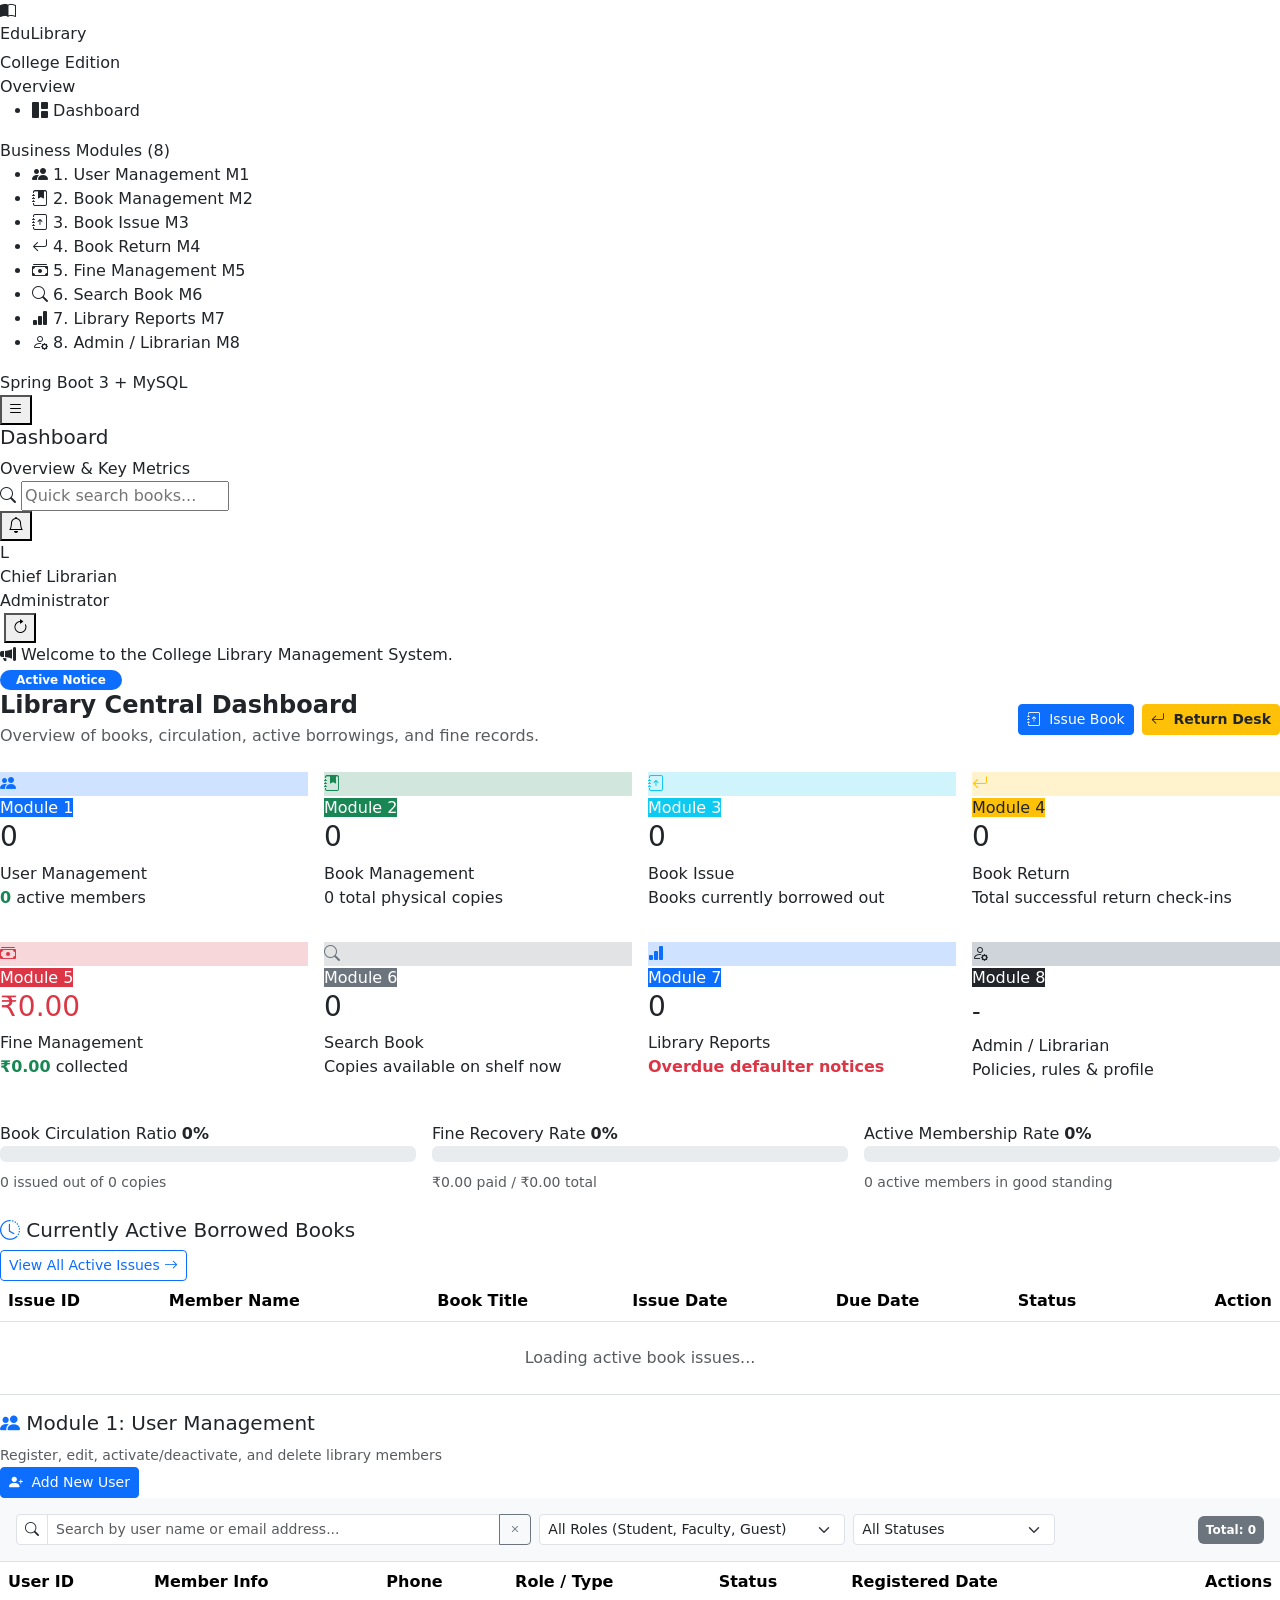
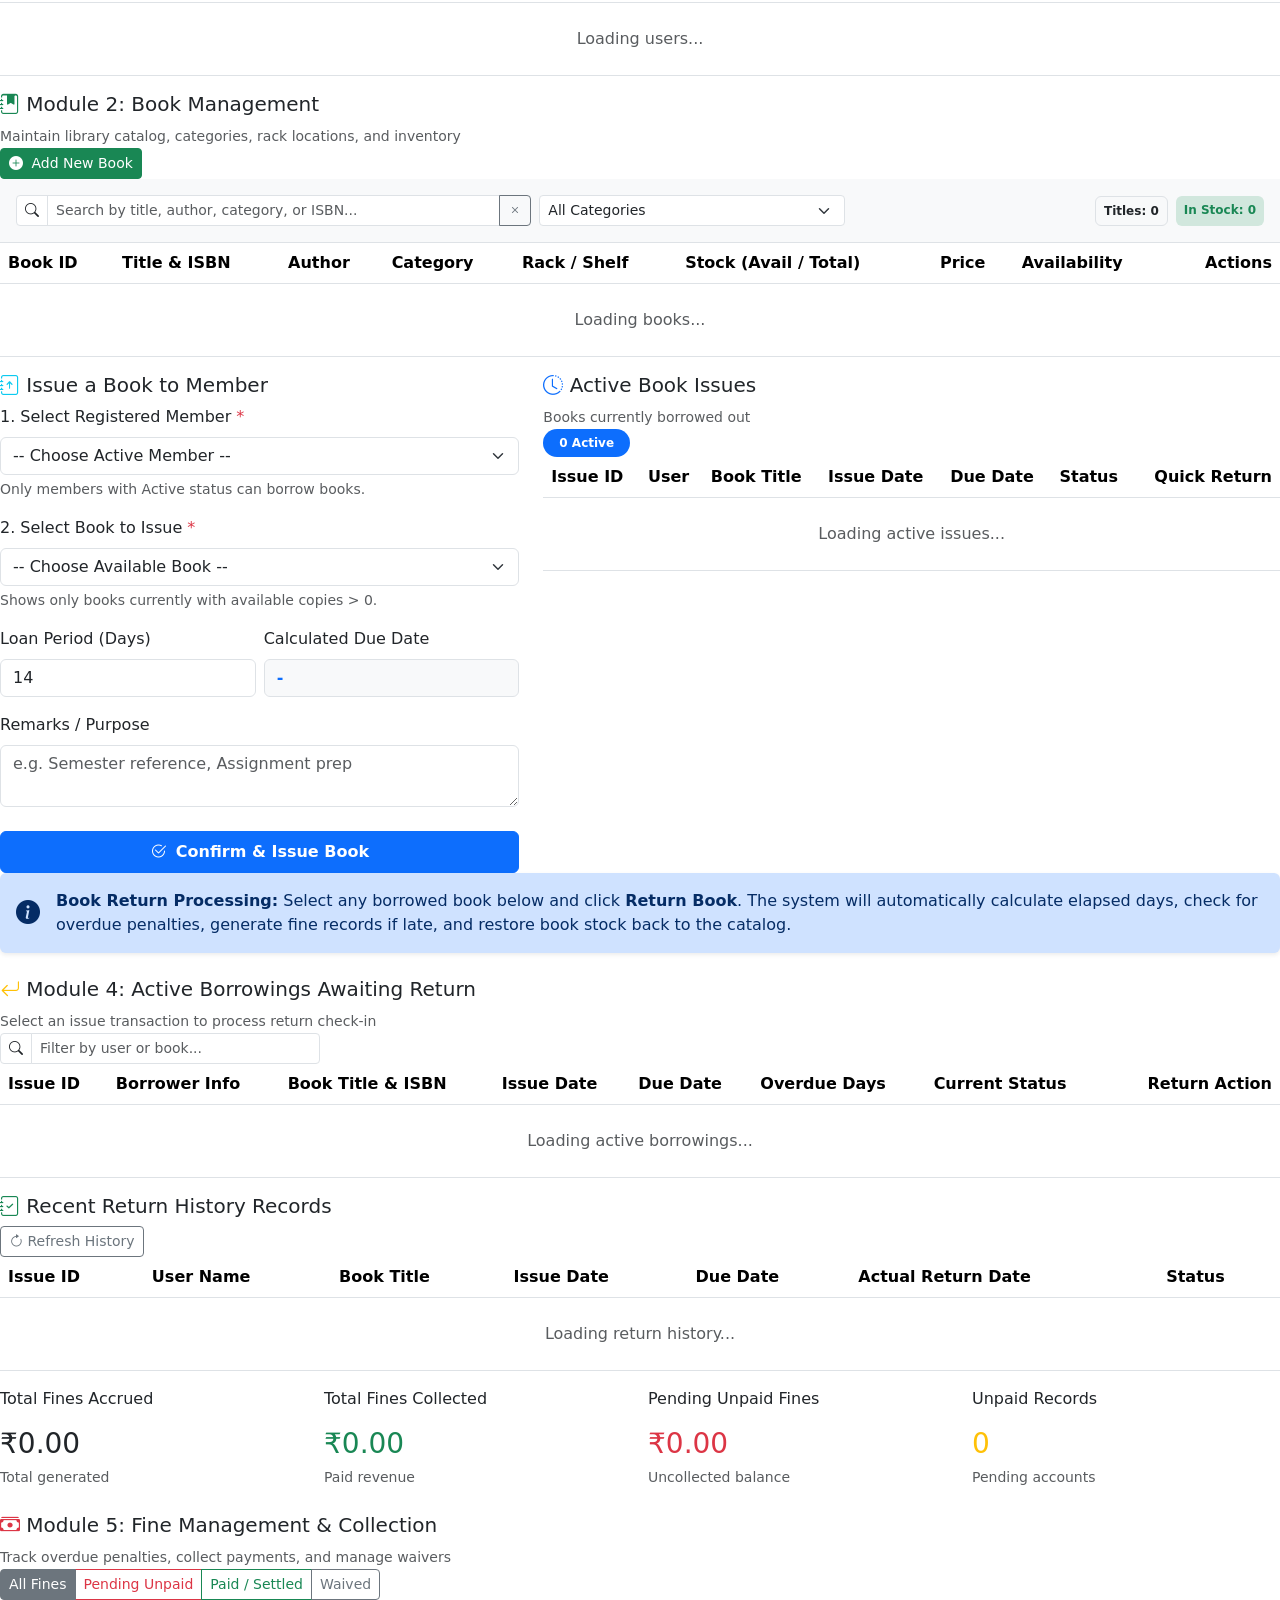
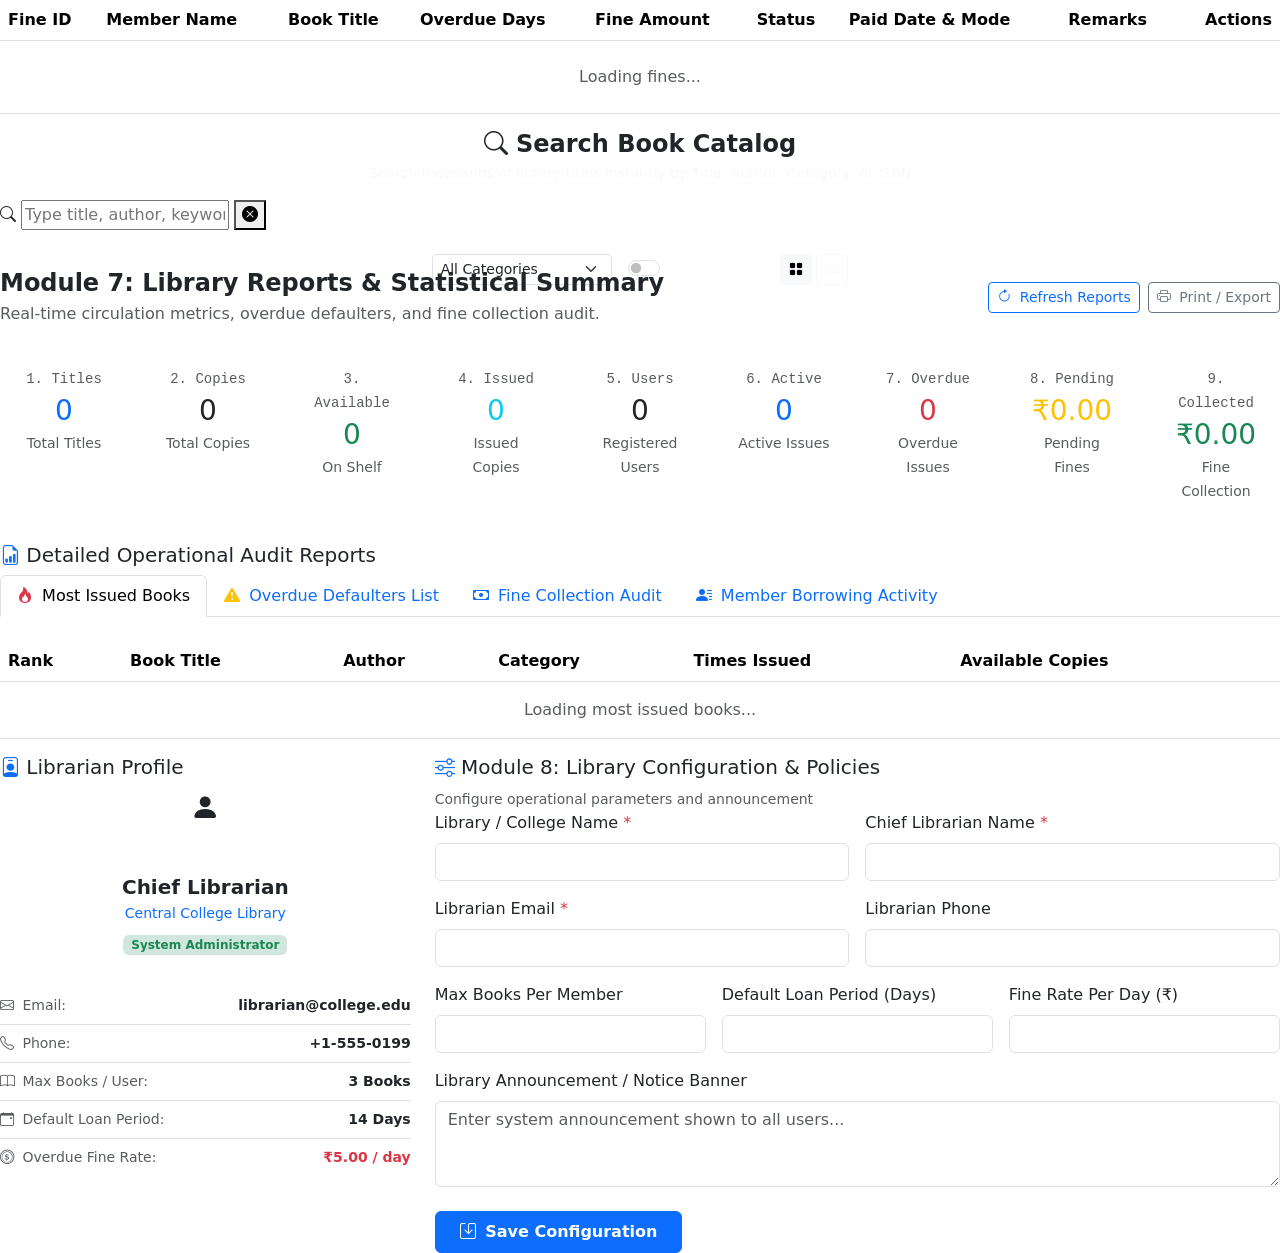
==== commit 5c2c8579: "Enhance Library Management System frontend with 8 modules, modern UI, and Rupee currency" ====
--- a/src/main/resources/static/index.html
+++ b/src/main/resources/static/index.html
@@ -3,275 +3,480 @@
 <head>
     <meta charset="UTF-8">
     <meta name="viewport" content="width=device-width, initial-scale=1.0">
-    <title>Library Management System - 8 Business Modules</title>
-    <!-- Bootstrap 5 CSS -->
+    <title>EduLibrary - Modern College Library Management System</title>
+    <!-- Google Fonts: Inter -->
+    <link rel="preconnect" href="https://fonts.googleapis.com">
+    <link rel="preconnect" href="https://fonts.gstatic.com" crossorigin>
+    <link href="https://fonts.googleapis.com/css2?family=Inter:wght@400;500;600;700;800&display=swap" rel="stylesheet">
+    <!-- Bootstrap 5.3.3 CSS -->
     <link href="https://cdn.jsdelivr.net/npm/bootstrap@5.3.3/dist/css/bootstrap.min.css" rel="stylesheet">
-    <!-- Bootstrap Icons -->
+    <!-- Bootstrap Icons 1.11.3 -->
     <link href="https://cdn.jsdelivr.net/npm/bootstrap-icons@1.11.3/font/bootstrap-icons.min.css" rel="stylesheet">
-    <!-- Custom CSS -->
+    <!-- Custom Theme CSS -->
     <link href="/css/style.css" rel="stylesheet">
 </head>
 <body>
 
-    <!-- Sidebar Navigation -->
-    <nav class="sidebar">
+    <!-- Global Top Loading Progress Bar -->
+    <div id="globalLoadingBar"></div>
+
+    <!-- Mobile Sidebar Backdrop Overlay -->
+    <div id="sidebarOverlay" class="sidebar-overlay"></div>
+
+    <!-- ======================================================================
+         Sidebar Navigation (Exactly 8 Modules + Dashboard)
+         ====================================================================== -->
+    <aside class="sidebar" id="sidebar">
+        <!-- Brand Logo -->
         <div class="sidebar-brand">
-            <h5><i class="bi bi-book-half text-primary me-2"></i>EduLibrary</h5>
-            <small>8 Business Modules</small>
+            <div class="brand-icon-box">
+                <i class="bi bi-book-half"></i>
+            </div>
+            <div class="brand-info">
+                <h6 class="brand-title">EduLibrary</h6>
+                <span class="brand-subtitle">College Edition</span>
+            </div>
         </div>
-        <ul class="sidebar-menu">
-            <li class="nav-item">
-                <a class="nav-link active" data-module="dashboard" id="nav-dashboard">
-                    <i class="bi bi-grid-1x2-fill"></i>
-                    <span>Dashboard</span>
-                </a>
-            </li>
-            <li class="nav-item">
-                <a class="nav-link" data-module="users" id="nav-users">
-                    <i class="bi bi-people-fill"></i>
-                    <span>1. User Management</span>
-                </a>
-            </li>
-            <li class="nav-item">
-                <a class="nav-link" data-module="books" id="nav-books">
-                    <i class="bi bi-journal-bookmark-fill"></i>
-                    <span>2. Book Management</span>
-                </a>
-            </li>
-            <li class="nav-item">
-                <a class="nav-link" data-module="issue" id="nav-issue">
-                    <i class="bi bi-journal-arrow-up"></i>
-                    <span>3. Book Issue</span>
-                </a>
-            </li>
-            <li class="nav-item">
-                <a class="nav-link" data-module="return" id="nav-return">
-                    <i class="bi bi-arrow-return-left"></i>
-                    <span>4. Book Return</span>
-                </a>
-            </li>
-            <li class="nav-item">
-                <a class="nav-link" data-module="fines" id="nav-fines">
-                    <i class="bi bi-cash-stack"></i>
-                    <span>5. Fine Management</span>
-                </a>
-            </li>
-            <li class="nav-item">
-                <a class="nav-link" data-module="search" id="nav-search">
-                    <i class="bi bi-search"></i>
-                    <span>6. Search Book</span>
-                </a>
-            </li>
-            <li class="nav-item">
-                <a class="nav-link" data-module="reports" id="nav-reports">
-                    <i class="bi bi-bar-chart-fill"></i>
-                    <span>7. Library Reports</span>
-                </a>
-            </li>
-            <li class="nav-item">
-                <a class="nav-link" data-module="admin" id="nav-admin">
-                    <i class="bi bi-person-gear"></i>
-                    <span>8. Admin / Librarian</span>
-                </a>
-            </li>
-        </ul>
-    </nav>
-
-    <!-- Main Wrapper -->
+
+        <!-- Navigation Scrollable Area -->
+        <div class="sidebar-scroll">
+            <div class="menu-category-label">Overview</div>
+            <ul class="sidebar-menu">
+                <li class="nav-item">
+                    <a class="nav-link active" data-module="dashboard" id="nav-dashboard">
+                        <i class="bi bi-grid-1x2-fill"></i>
+                        <span>Dashboard</span>
+                    </a>
+                </li>
+            </ul>
+
+            <div class="menu-category-label">Business Modules (8)</div>
+            <ul class="sidebar-menu">
+                <!-- Module 1 -->
+                <li class="nav-item">
+                    <a class="nav-link" data-module="users" id="nav-users">
+                        <i class="bi bi-people-fill"></i>
+                        <span>1. User Management</span>
+                        <span class="module-pill">M1</span>
+                    </a>
+                </li>
+                <!-- Module 2 -->
+                <li class="nav-item">
+                    <a class="nav-link" data-module="books" id="nav-books">
+                        <i class="bi bi-journal-bookmark-fill"></i>
+                        <span>2. Book Management</span>
+                        <span class="module-pill">M2</span>
+                    </a>
+                </li>
+                <!-- Module 3 -->
+                <li class="nav-item">
+                    <a class="nav-link" data-module="issue" id="nav-issue">
+                        <i class="bi bi-journal-arrow-up"></i>
+                        <span>3. Book Issue</span>
+                        <span class="module-pill">M3</span>
+                    </a>
+                </li>
+                <!-- Module 4 -->
+                <li class="nav-item">
+                    <a class="nav-link" data-module="return" id="nav-return">
+                        <i class="bi bi-arrow-return-left"></i>
+                        <span>4. Book Return</span>
+                        <span class="module-pill">M4</span>
+                    </a>
+                </li>
+                <!-- Module 5 -->
+                <li class="nav-item">
+                    <a class="nav-link" data-module="fines" id="nav-fines">
+                        <i class="bi bi-cash-stack"></i>
+                        <span>5. Fine Management</span>
+                        <span class="module-pill">M5</span>
+                    </a>
+                </li>
+                <!-- Module 6 -->
+                <li class="nav-item">
+                    <a class="nav-link" data-module="search" id="nav-search">
+                        <i class="bi bi-search"></i>
+                        <span>6. Search Book</span>
+                        <span class="module-pill">M6</span>
+                    </a>
+                </li>
+                <!-- Module 7 -->
+                <li class="nav-item">
+                    <a class="nav-link" data-module="reports" id="nav-reports">
+                        <i class="bi bi-bar-chart-fill"></i>
+                        <span>7. Library Reports</span>
+                        <span class="module-pill">M7</span>
+                    </a>
+                </li>
+                <!-- Module 8 -->
+                <li class="nav-item">
+                    <a class="nav-link" data-module="admin" id="nav-admin">
+                        <i class="bi bi-person-gear"></i>
+                        <span>8. Admin / Librarian</span>
+                        <span class="module-pill">M8</span>
+                    </a>
+                </li>
+            </ul>
+        </div>
+
+        <!-- Sidebar Footer -->
+        <div class="sidebar-footer">
+            <div class="backend-indicator">
+                <span class="status-dot"></span>
+                <span>Spring Boot 3 + MySQL</span>
+            </div>
+        </div>
+    </aside>
+
+    <!-- ======================================================================
+         Main Application Layout Wrapper
+         ====================================================================== -->
     <div class="main-wrapper">
-        <!-- Top Navbar -->
+        <!-- Top Navigation Bar -->
         <header class="topbar">
-            <div class="topbar-title">
-                <i class="bi bi-layers-fill text-primary"></i>
-                <span id="topbarLibraryName">Central College Library Management System</span>
+            <div class="topbar-left">
+                <button class="sidebar-toggle-btn" id="sidebarToggle" title="Toggle Sidebar">
+                    <i class="bi bi-list"></i>
+                </button>
+                <div class="page-title-box">
+                    <h5 id="pageTitle">Dashboard</h5>
+                    <span class="breadcrumb-label" id="pageBreadcrumb">Overview & Key Metrics</span>
+                </div>
             </div>
-            <div class="d-flex align-items-center gap-3">
-                <span class="badge bg-primary-subtle text-primary px-3 py-2 rounded-pill fw-semibold">
-                    <i class="bi bi-check-circle-fill text-success me-1"></i> Spring Boot + MySQL
-                </span>
-                <button class="btn btn-outline-secondary btn-sm" onclick="location.reload()" title="Refresh Page">
+
+            <div class="topbar-right">
+                <!-- Quick Search Input -->
+                <div class="nav-search-box">
+                    <i class="bi bi-search nav-search-icon"></i>
+                    <input type="text" id="navSearchInput" class="nav-search-input" placeholder="Quick search books...">
+                </div>
+
+                <!-- Overdue Notification Bell -->
+                <button class="notification-bell-btn" id="notificationBtn" title="Overdue Defaulters Alert">
+                    <i class="bi bi-bell"></i>
+                    <span class="notification-badge" id="navNotificationCount" style="display: none;">0</span>
+                </button>
+
+                <!-- Profile Area -->
+                <div class="profile-pill" onclick="switchModule('admin')">
+                    <div class="profile-avatar" id="navProfileAvatar">L</div>
+                    <div class="profile-text">
+                        <div class="profile-name" id="navLibrarianName">Chief Librarian</div>
+                        <div class="profile-role">Administrator</div>
+                    </div>
+                </div>
+
+                <!-- Refresh Button -->
+                <button class="btn-action-icon ms-1" onclick="refreshCurrentModule()" title="Refresh Current Module Data">
                     <i class="bi bi-arrow-clockwise"></i>
                 </button>
             </div>
         </header>
 
-        <!-- Content Body -->
+        <!-- Main Body Content -->
         <main class="content-body">
 
-            <!-- System Notice Banner -->
-            <div class="notice-banner">
-                <div>
-                    <i class="bi bi-megaphone-fill text-primary me-2"></i>
-                    <span id="dashboardNoticeText">Welcome to the College Library Management System.</span>
-                </div>
-                <small class="text-muted">Status: Online</small>
+            <!-- System Notice Banner (from Module 8) -->
+            <div class="notice-banner" id="systemNoticeBanner">
+                <div class="notice-content">
+                    <i class="bi bi-megaphone-fill notice-icon"></i>
+                    <span id="systemNoticeText">Welcome to the College Library Management System.</span>
+                </div>
+                <span class="badge bg-primary text-white rounded-pill px-3 py-1">Active Notice</span>
             </div>
 
-            <!-- ======================================================== -->
-            <!-- DASHBOARD HOME OVERVIEW (Connecting to 8 Modules)       -->
-            <!-- ======================================================== -->
+            <!-- ================================================================
+                 DASHBOARD HOME OVERVIEW
+                 ================================================================ -->
             <section id="module-dashboard" class="module-section active">
-                <div class="d-flex justify-content-between align-items-center mb-4">
+                <div class="d-flex flex-wrap justify-content-between align-items-center mb-4 gap-2">
                     <div>
-                        <h4 class="fw-bold mb-1">Library Dashboard</h4>
-                        <p class="text-muted mb-0">Select any of the 8 business modules below to manage library operations.</p>
-                    </div>
-                </div>
-
-                <!-- 8 Interactive Module Cards Grid -->
-                <div class="row g-4 mb-4">
-                    <!-- Module 1 -->
-                    <div class="col-md-6 col-lg-3">
-                        <div class="stat-card module-card-link" data-module="users" style="cursor: pointer;">
-                            <div class="d-flex justify-content-between align-items-center">
-                                <div class="icon-box bg-primary-subtle text-primary">
+                        <h4 class="fw-bold mb-1">Library Central Dashboard</h4>
+                        <p class="text-muted mb-0">Overview of books, circulation, active borrowings, and fine records.</p>
+                    </div>
+                    <div class="d-flex gap-2">
+                        <button class="btn btn-primary btn-sm" onclick="switchModule('issue')">
+                            <i class="bi bi-journal-arrow-up me-1"></i> Issue Book
+                        </button>
+                        <button class="btn btn-warning btn-sm text-dark fw-semibold" onclick="switchModule('return')">
+                            <i class="bi bi-arrow-return-left me-1"></i> Return Desk
+                        </button>
+                    </div>
+                </div>
+
+                <!-- 8 Module Interactive Quick-Access Stat Cards -->
+                <div class="row g-3 mb-4">
+                    <!-- Stat 1: User Management -->
+                    <div class="col-sm-6 col-xl-3">
+                        <div class="stat-card clickable" onclick="switchModule('users')">
+                            <div class="stat-card-top">
+                                <div class="stat-icon bg-primary-subtle text-primary">
                                     <i class="bi bi-people-fill"></i>
                                 </div>
-                                <span class="badge bg-primary">Module 1</span>
-                            </div>
-                            <h3 id="userCountTotal">0</h3>
-                            <p class="fw-semibold text-dark">User Management</p>
-                            <small class="text-muted">Register, edit & manage members</small>
-                        </div>
-                    </div>
-
-                    <!-- Module 2 -->
-                    <div class="col-md-6 col-lg-3">
-                        <div class="stat-card module-card-link" data-module="books" style="cursor: pointer;">
-                            <div class="d-flex justify-content-between align-items-center">
-                                <div class="icon-box bg-success-subtle text-success">
+                                <span class="stat-badge bg-primary text-white">Module 1</span>
+                            </div>
+                            <div>
+                                <h3 class="stat-number" id="dashTotalUsers">0</h3>
+                                <div class="stat-title">User Management</div>
+                                <p class="stat-desc"><span id="dashActiveUsers" class="fw-bold text-success">0</span> active members</p>
+                            </div>
+                        </div>
+                    </div>
+
+                    <!-- Stat 2: Book Management -->
+                    <div class="col-sm-6 col-xl-3">
+                        <div class="stat-card clickable" onclick="switchModule('books')">
+                            <div class="stat-card-top">
+                                <div class="stat-icon bg-success-subtle text-success">
                                     <i class="bi bi-journal-bookmark-fill"></i>
                                 </div>
-                                <span class="badge bg-success">Module 2</span>
-                            </div>
-                            <h3 id="bookCountTitles">0</h3>
-                            <p class="fw-semibold text-dark">Book Management</p>
-                            <small class="text-muted">Catalog, stock & book inventory</small>
-                        </div>
-                    </div>
-
-                    <!-- Module 3 -->
-                    <div class="col-md-6 col-lg-3">
-                        <div class="stat-card module-card-link" data-module="issue" style="cursor: pointer;">
-                            <div class="d-flex justify-content-between align-items-center">
-                                <div class="icon-box bg-info-subtle text-info">
+                                <span class="stat-badge bg-success text-white">Module 2</span>
+                            </div>
+                            <div>
+                                <h3 class="stat-number" id="dashTotalTitles">0</h3>
+                                <div class="stat-title">Book Management</div>
+                                <p class="stat-desc"><span id="dashTotalCopies">0</span> total physical copies</p>
+                            </div>
+                        </div>
+                    </div>
+
+                    <!-- Stat 3: Book Issue -->
+                    <div class="col-sm-6 col-xl-3">
+                        <div class="stat-card clickable" onclick="switchModule('issue')">
+                            <div class="stat-card-top">
+                                <div class="stat-icon bg-info-subtle text-info">
                                     <i class="bi bi-journal-arrow-up"></i>
                                 </div>
-                                <span class="badge bg-info">Module 3</span>
-                            </div>
-                            <h3 id="activeIssueCount">0</h3>
-                            <p class="fw-semibold text-dark">Book Issue</p>
-                            <small class="text-muted">Issue books & track due dates</small>
-                        </div>
-                    </div>
-
-                    <!-- Module 4 -->
-                    <div class="col-md-6 col-lg-3">
-                        <div class="stat-card module-card-link" data-module="return" style="cursor: pointer;">
-                            <div class="d-flex justify-content-between align-items-center">
-                                <div class="icon-box bg-warning-subtle text-warning">
+                                <span class="stat-badge bg-info text-white">Module 3</span>
+                            </div>
+                            <div>
+                                <h3 class="stat-number" id="dashActiveIssues">0</h3>
+                                <div class="stat-title">Book Issue</div>
+                                <p class="stat-desc">Books currently borrowed out</p>
+                            </div>
+                        </div>
+                    </div>
+
+                    <!-- Stat 4: Book Return -->
+                    <div class="col-sm-6 col-xl-3">
+                        <div class="stat-card clickable" onclick="switchModule('return')">
+                            <div class="stat-card-top">
+                                <div class="stat-icon bg-warning-subtle text-warning">
                                     <i class="bi bi-arrow-return-left"></i>
                                 </div>
-                                <span class="badge bg-warning text-dark">Module 4</span>
-                            </div>
-                            <h3>Return Desk</h3>
-                            <p class="fw-semibold text-dark">Book Return</p>
-                            <small class="text-muted">Check-in books & calculate fines</small>
-                        </div>
-                    </div>
-
-                    <!-- Module 5 -->
-                    <div class="col-md-6 col-lg-3">
-                        <div class="stat-card module-card-link" data-module="fines" style="cursor: pointer;">
-                            <div class="d-flex justify-content-between align-items-center">
-                                <div class="icon-box bg-danger-subtle text-danger">
+                                <span class="stat-badge bg-warning text-dark">Module 4</span>
+                            </div>
+                            <div>
+                                <h3 class="stat-number" id="dashReturnedCount">0</h3>
+                                <div class="stat-title">Book Return</div>
+                                <p class="stat-desc">Total successful return check-ins</p>
+                            </div>
+                        </div>
+                    </div>
+
+                    <!-- Stat 5: Fine Management -->
+                    <div class="col-sm-6 col-xl-3">
+                        <div class="stat-card clickable" onclick="switchModule('fines')">
+                            <div class="stat-card-top">
+                                <div class="stat-icon bg-danger-subtle text-danger">
                                     <i class="bi bi-cash-stack"></i>
                                 </div>
-                                <span class="badge bg-danger">Module 5</span>
-                            </div>
-                            <h3 id="finePendingAmount">$0.00</h3>
-                            <p class="fw-semibold text-dark">Fine Management</p>
-                            <small class="text-muted">Collect fees & manage waivers</small>
-                        </div>
-                    </div>
-
-                    <!-- Module 6 -->
-                    <div class="col-md-6 col-lg-3">
-                        <div class="stat-card module-card-link" data-module="search" style="cursor: pointer;">
-                            <div class="d-flex justify-content-between align-items-center">
-                                <div class="icon-box bg-secondary-subtle text-secondary">
+                                <span class="stat-badge bg-danger text-white">Module 5</span>
+                            </div>
+                            <div>
+                                <h3 class="stat-number text-danger" id="dashPendingFines">₹0.00</h3>
+                                <div class="stat-title">Fine Management</div>
+                                <p class="stat-desc"><span id="dashCollectedFines" class="text-success fw-bold">₹0.00</span> collected</p>
+                            </div>
+                        </div>
+                    </div>
+
+                    <!-- Stat 6: Search Book -->
+                    <div class="col-sm-6 col-xl-3">
+                        <div class="stat-card clickable" onclick="switchModule('search')">
+                            <div class="stat-card-top">
+                                <div class="stat-icon bg-secondary-subtle text-secondary">
                                     <i class="bi bi-search"></i>
                                 </div>
-                                <span class="badge bg-secondary">Module 6</span>
-                            </div>
-                            <h3>Search</h3>
-                            <p class="fw-semibold text-dark">Search Book</p>
-                            <small class="text-muted">Instant catalog & category filter</small>
-                        </div>
-                    </div>
-
-                    <!-- Module 7 -->
-                    <div class="col-md-6 col-lg-3">
-                        <div class="stat-card module-card-link" data-module="reports" style="cursor: pointer;">
-                            <div class="d-flex justify-content-between align-items-center">
-                                <div class="icon-box bg-dark-subtle text-dark">
+                                <span class="stat-badge bg-secondary text-white">Module 6</span>
+                            </div>
+                            <div>
+                                <h3 class="stat-number" id="dashAvailableCopies">0</h3>
+                                <div class="stat-title">Search Book</div>
+                                <p class="stat-desc">Copies available on shelf now</p>
+                            </div>
+                        </div>
+                    </div>
+
+                    <!-- Stat 7: Library Reports -->
+                    <div class="col-sm-6 col-xl-3">
+                        <div class="stat-card clickable" onclick="switchModule('reports')">
+                            <div class="stat-card-top">
+                                <div class="stat-icon bg-primary-subtle text-primary">
                                     <i class="bi bi-bar-chart-fill"></i>
                                 </div>
-                                <span class="badge bg-dark">Module 7</span>
-                            </div>
-                            <h3>Analytics</h3>
-                            <p class="fw-semibold text-dark">Library Reports</p>
-                            <small class="text-muted">Overdue, circulation & top books</small>
-                        </div>
-                    </div>
-
-                    <!-- Module 8 -->
-                    <div class="col-md-6 col-lg-3">
-                        <div class="stat-card module-card-link" data-module="admin" style="cursor: pointer;">
-                            <div class="d-flex justify-content-between align-items-center">
-                                <div class="icon-box bg-primary-subtle text-primary">
+                                <span class="stat-badge bg-primary text-white">Module 7</span>
+                            </div>
+                            <div>
+                                <h3 class="stat-number" id="dashOverdueCount">0</h3>
+                                <div class="stat-title">Library Reports</div>
+                                <p class="stat-desc text-danger fw-semibold">Overdue defaulter notices</p>
+                            </div>
+                        </div>
+                    </div>
+
+                    <!-- Stat 8: Admin / Librarian -->
+                    <div class="col-sm-6 col-xl-3">
+                        <div class="stat-card clickable" onclick="switchModule('admin')">
+                            <div class="stat-card-top">
+                                <div class="stat-icon bg-dark-subtle text-dark">
                                     <i class="bi bi-person-gear"></i>
                                 </div>
-                                <span class="badge bg-primary">Module 8</span>
-                            </div>
-                            <h3>Settings</h3>
-                            <p class="fw-semibold text-dark">Admin / Librarian</p>
-                            <small class="text-muted">Policies, loan period & rates</small>
+                                <span class="stat-badge bg-dark text-white">Module 8</span>
+                            </div>
+                            <div>
+                                <h3 class="stat-number fs-4 mt-2" id="dashLibrarianName">-</h3>
+                                <div class="stat-title">Admin / Librarian</div>
+                                <p class="stat-desc">Policies, rules & profile</p>
+                            </div>
+                        </div>
+                    </div>
+                </div>
+
+                <!-- Circulation & Stock Visual Distribution -->
+                <div class="row g-3 mb-4">
+                    <div class="col-md-6 col-lg-4">
+                        <div class="progress-card">
+                            <div class="progress-card-title">
+                                <span>Book Circulation Ratio</span>
+                                <strong id="circPercentText">0%</strong>
+                            </div>
+                            <div class="progress progress-thick mb-2">
+                                <div id="circProgressBar" class="progress-bar bg-primary" role="progressbar" style="width: 0%"></div>
+                            </div>
+                            <small class="text-muted"><span id="circIssuedText">0</span> issued out of <span id="circTotalText">0</span> copies</small>
+                        </div>
+                    </div>
+                    <div class="col-md-6 col-lg-4">
+                        <div class="progress-card">
+                            <div class="progress-card-title">
+                                <span>Fine Recovery Rate</span>
+                                <strong id="finePercentText">0%</strong>
+                            </div>
+                            <div class="progress progress-thick mb-2">
+                                <div id="fineProgressBar" class="progress-bar bg-success" role="progressbar" style="width: 0%"></div>
+                            </div>
+                            <small class="text-muted"><span id="fineCollectedText">₹0.00</span> paid / <span id="fineTotalText">₹0.00</span> total</small>
+                        </div>
+                    </div>
+                    <div class="col-md-12 col-lg-4">
+                        <div class="progress-card">
+                            <div class="progress-card-title">
+                                <span>Active Membership Rate</span>
+                                <strong id="userPercentText">0%</strong>
+                            </div>
+                            <div class="progress progress-thick mb-2">
+                                <div id="userProgressBar" class="progress-bar bg-info" role="progressbar" style="width: 0%"></div>
+                            </div>
+                            <small class="text-muted"><span id="userActiveText">0</span> active members in good standing</small>
+                        </div>
+                    </div>
+                </div>
+
+                <!-- Recent Active Issues Table -->
+                <div class="custom-card">
+                    <div class="custom-card-header">
+                        <h5><i class="bi bi-clock-history text-primary"></i> Currently Active Borrowed Books</h5>
+                        <button class="btn btn-outline-primary btn-sm" onclick="switchModule('issue')">
+                            View All Active Issues <i class="bi bi-arrow-right"></i>
+                        </button>
+                    </div>
+                    <div class="custom-card-body p-0">
+                        <div class="table-responsive border-0">
+                            <table class="table custom-table">
+                                <thead>
+                                    <tr>
+                                        <th>Issue ID</th>
+                                        <th>Member Name</th>
+                                        <th>Book Title</th>
+                                        <th>Issue Date</th>
+                                        <th>Due Date</th>
+                                        <th>Status</th>
+                                        <th class="text-end">Action</th>
+                                    </tr>
+                                </thead>
+                                <tbody id="dashIssuesTableBody">
+                                    <tr><td colspan="7" class="text-center text-muted py-4">Loading active book issues...</td></tr>
+                                </tbody>
+                            </table>
                         </div>
                     </div>
                 </div>
             </section>
 
-            <!-- ======================================================== -->
-            <!-- MODULE 1: USER MANAGEMENT                                -->
-            <!-- ======================================================== -->
+            <!-- ================================================================
+                 MODULE 1: USER MANAGEMENT
+                 ================================================================ -->
             <section id="module-users" class="module-section">
                 <div class="custom-card">
                     <div class="custom-card-header">
                         <div>
                             <h5><i class="bi bi-people-fill text-primary"></i> Module 1: User Management</h5>
-                            <small class="text-muted">Add, view, edit, and manage library members</small>
+                            <small class="text-muted">Register, edit, activate/deactivate, and delete library members</small>
                         </div>
                         <button class="btn btn-primary btn-sm" onclick="openAddUserModal()">
-                            <i class="bi bi-person-plus-fill me-1"></i> Add New Member
+                            <i class="bi bi-person-plus-fill me-1"></i> Add New User
                         </button>
                     </div>
-                    <div class="custom-card-body">
-                        <div class="table-responsive">
-                            <table class="table custom-table table-hover">
+
+                    <!-- Filter & Search Toolbar -->
+                    <div class="p-3 border-bottom bg-light">
+                        <div class="row g-2 align-items-center">
+                            <div class="col-md-5">
+                                <div class="input-group input-group-sm">
+                                    <span class="input-group-text bg-white"><i class="bi bi-search"></i></span>
+                                    <input type="text" id="userSearchInput" class="form-control" placeholder="Search by user name or email address...">
+                                    <button class="btn btn-outline-secondary" onclick="clearUserSearch()" title="Clear"><i class="bi bi-x"></i></button>
+                                </div>
+                            </div>
+                            <div class="col-md-3">
+                                <select id="userRoleFilter" class="form-select form-select-sm">
+                                    <option value="ALL">All Roles (Student, Faculty, Guest)</option>
+                                    <option value="Student">Student</option>
+                                    <option value="Faculty">Faculty</option>
+                                    <option value="Guest">Guest</option>
+                                </select>
+                            </div>
+                            <div class="col-md-2">
+                                <select id="userStatusFilter" class="form-select form-select-sm">
+                                    <option value="ALL">All Statuses</option>
+                                    <option value="Active">Active Only</option>
+                                    <option value="Inactive">Inactive Only</option>
+                                </select>
+                            </div>
+                            <div class="col-md-2 text-md-end">
+                                <span class="badge bg-secondary p-2">Total: <strong id="userTableCount">0</strong></span>
+                            </div>
+                        </div>
+                    </div>
+
+                    <!-- User Table -->
+                    <div class="custom-card-body p-0">
+                        <div class="table-responsive border-0">
+                            <table class="table custom-table">
                                 <thead>
                                     <tr>
-                                        <th>ID</th>
-                                        <th>Member Details</th>
+                                        <th>User ID</th>
+                                        <th>Member Info</th>
                                         <th>Phone</th>
-                                        <th>Membership Type</th>
+                                        <th>Role / Type</th>
                                         <th>Status</th>
-                                        <th>Joined Date</th>
-                                        <th>Actions</th>
+                                        <th>Registered Date</th>
+                                        <th class="text-end">Actions</th>
                                     </tr>
                                 </thead>
                                 <tbody id="userTableBody">
-                                    <!-- Injected via JavaScript -->
+                                    <tr><td colspan="7" class="text-center text-muted py-4">Loading users...</td></tr>
                                 </tbody>
                             </table>
                         </div>
@@ -279,41 +484,62 @@
                 </div>
             </section>
 
-            <!-- ======================================================== -->
-            <!-- MODULE 2: BOOK MANAGEMENT                                -->
-            <!-- ======================================================== -->
+            <!-- ================================================================
+                 MODULE 2: BOOK MANAGEMENT
+                 ================================================================ -->
             <section id="module-books" class="module-section">
                 <div class="custom-card">
                     <div class="custom-card-header">
                         <div>
                             <h5><i class="bi bi-journal-bookmark-fill text-success"></i> Module 2: Book Management</h5>
-                            <small class="text-muted">Manage library catalog, categories, rack locations, and inventory</small>
-                        </div>
-                        <div class="d-flex gap-2">
-                            <span class="badge bg-light text-dark border p-2">Total Copies: <strong id="bookCountCopies">0</strong></span>
-                            <span class="badge bg-success-subtle text-success p-2">Available: <strong id="bookCountAvailable">0</strong></span>
-                            <button class="btn btn-success btn-sm" onclick="openAddBookModal()">
-                                <i class="bi bi-plus-circle-fill me-1"></i> Add New Book
-                            </button>
-                        </div>
-                    </div>
-                    <div class="custom-card-body">
-                        <div class="table-responsive">
-                            <table class="table custom-table table-hover">
+                            <small class="text-muted">Maintain library catalog, categories, rack locations, and inventory</small>
+                        </div>
+                        <button class="btn btn-success btn-sm" onclick="openAddBookModal()">
+                            <i class="bi bi-plus-circle-fill me-1"></i> Add New Book
+                        </button>
+                    </div>
+
+                    <!-- Stock Counter Bar -->
+                    <div class="p-3 border-bottom bg-light">
+                        <div class="row g-2 align-items-center">
+                            <div class="col-md-5">
+                                <div class="input-group input-group-sm">
+                                    <span class="input-group-text bg-white"><i class="bi bi-search"></i></span>
+                                    <input type="text" id="bookSearchInput" class="form-control" placeholder="Search by title, author, category, or ISBN...">
+                                    <button class="btn btn-outline-secondary" onclick="clearBookSearch()"><i class="bi bi-x"></i></button>
+                                </div>
+                            </div>
+                            <div class="col-md-3">
+                                <select id="bookCategoryFilter" class="form-select form-select-sm">
+                                    <option value="ALL">All Categories</option>
+                                </select>
+                            </div>
+                            <div class="col-md-4 text-md-end d-flex justify-content-md-end gap-2">
+                                <span class="badge bg-light text-dark border p-2">Titles: <strong id="bookTotalTitlesBadge">0</strong></span>
+                                <span class="badge bg-success-subtle text-success p-2">In Stock: <strong id="bookInStockBadge">0</strong></span>
+                            </div>
+                        </div>
+                    </div>
+
+                    <!-- Books Table -->
+                    <div class="custom-card-body p-0">
+                        <div class="table-responsive border-0">
+                            <table class="table custom-table">
                                 <thead>
                                     <tr>
-                                        <th>ID</th>
-                                        <th>Book Title & ISBN</th>
+                                        <th>Book ID</th>
+                                        <th>Title & ISBN</th>
                                         <th>Author</th>
                                         <th>Category</th>
                                         <th>Rack / Shelf</th>
-                                        <th>Stock Availability</th>
+                                        <th>Stock (Avail / Total)</th>
                                         <th>Price</th>
-                                        <th>Actions</th>
+                                        <th>Availability</th>
+                                        <th class="text-end">Actions</th>
                                     </tr>
                                 </thead>
                                 <tbody id="bookTableBody">
-                                    <!-- Injected via JavaScript -->
+                                    <tr><td colspan="9" class="text-center text-muted py-4">Loading books...</td></tr>
                                 </tbody>
                             </table>
                         </div>
@@ -321,40 +547,52 @@
                 </div>
             </section>
 
-            <!-- ======================================================== -->
-            <!-- MODULE 3: BOOK ISSUE                                     -->
-            <!-- ======================================================== -->
+            <!-- ================================================================
+                 MODULE 3: BOOK ISSUE
+                 ================================================================ -->
             <section id="module-issue" class="module-section">
-                <div class="row">
-                    <!-- Issue Form Column -->
-                    <div class="col-lg-4 mb-4">
+                <div class="row g-4">
+                    <!-- Issue Desk Form Column -->
+                    <div class="col-lg-5">
                         <div class="custom-card h-100">
                             <div class="custom-card-header">
-                                <h5><i class="bi bi-journal-arrow-up text-info"></i> Issue a Book</h5>
+                                <h5><i class="bi bi-journal-arrow-up text-info"></i> Issue a Book to Member</h5>
                             </div>
                             <div class="custom-card-body">
                                 <form id="issueBookForm">
                                     <div class="mb-3">
-                                        <label class="form-label fw-semibold">Select Member <span class="text-danger">*</span></label>
+                                        <label class="form-label" for="issueUserId">1. Select Registered Member <span class="text-danger">*</span></label>
                                         <select id="issueUserId" class="form-select" required>
-                                            <option value="">Loading active members...</option>
+                                            <option value="">-- Choose Active Member --</option>
                                         </select>
+                                        <div class="form-text">Only members with Active status can borrow books.</div>
                                     </div>
+
                                     <div class="mb-3">
-                                        <label class="form-label fw-semibold">Select Book <span class="text-danger">*</span></label>
+                                        <label class="form-label" for="issueBookId">2. Select Book to Issue <span class="text-danger">*</span></label>
                                         <select id="issueBookId" class="form-select" required>
-                                            <option value="">Loading available books...</option>
+                                            <option value="">-- Choose Available Book --</option>
                                         </select>
+                                        <div class="form-text">Shows only books currently with available copies > 0.</div>
                                     </div>
-                                    <div class="mb-3">
-                                        <label class="form-label fw-semibold">Loan Period (Days)</label>
-                                        <input type="number" id="issueLoanDays" class="form-control" value="14" min="1" max="90" required>
+
+                                    <div class="row g-2 mb-3">
+                                        <div class="col-md-6">
+                                            <label class="form-label" for="issueLoanDays">Loan Period (Days)</label>
+                                            <input type="number" id="issueLoanDays" class="form-control" value="14" min="1" max="90" required>
+                                        </div>
+                                        <div class="col-md-6">
+                                            <label class="form-label">Calculated Due Date</label>
+                                            <div id="issueDueDatePreview" class="form-control bg-light text-primary fw-bold">-</div>
+                                        </div>
                                     </div>
-                                    <div class="mb-3">
-                                        <label class="form-label fw-semibold">Remarks / Purpose</label>
-                                        <textarea id="issueRemarks" class="form-control" rows="2" placeholder="e.g. Project reference, Course study"></textarea>
+
+                                    <div class="mb-4">
+                                        <label class="form-label" for="issueRemarks">Remarks / Purpose</label>
+                                        <textarea id="issueRemarks" class="form-control" rows="2" placeholder="e.g. Semester reference, Assignment prep"></textarea>
                                     </div>
-                                    <button type="submit" class="btn btn-primary w-100">
+
+                                    <button type="submit" id="btnIssueSubmit" class="btn btn-primary w-100 py-2 fw-semibold">
                                         <i class="bi bi-check2-circle me-1"></i> Confirm & Issue Book
                                     </button>
                                 </form>
@@ -362,31 +600,32 @@
                         </div>
                     </div>
 
-                    <!-- Active Issued Books Table -->
-                    <div class="col-lg-8 mb-4">
+                    <!-- Active Issued Books List -->
+                    <div class="col-lg-7">
                         <div class="custom-card h-100">
                             <div class="custom-card-header">
-                                <h5><i class="bi bi-clock-history text-primary"></i> Currently Issued Books</h5>
-                                <button class="btn btn-outline-secondary btn-sm" onclick="loadActiveIssues()">
-                                    <i class="bi bi-arrow-clockwise"></i> Refresh
-                                </button>
-                            </div>
-                            <div class="custom-card-body">
-                                <div class="table-responsive">
+                                <div>
+                                    <h5><i class="bi bi-clock-history text-primary"></i> Active Book Issues</h5>
+                                    <small class="text-muted">Books currently borrowed out</small>
+                                </div>
+                                <span class="badge bg-primary rounded-pill px-3 py-2" id="activeIssuesCountBadge">0 Active</span>
+                            </div>
+                            <div class="custom-card-body p-0">
+                                <div class="table-responsive border-0">
                                     <table class="table custom-table">
                                         <thead>
                                             <tr>
                                                 <th>Issue ID</th>
-                                                <th>Member</th>
-                                                <th>Book</th>
-                                                <th>Issued Date</th>
+                                                <th>User</th>
+                                                <th>Book Title</th>
+                                                <th>Issue Date</th>
                                                 <th>Due Date</th>
                                                 <th>Status</th>
-                                                <th>Action</th>
+                                                <th class="text-end">Quick Return</th>
                                             </tr>
                                         </thead>
                                         <tbody id="activeIssuesTableBody">
-                                            <!-- Injected via JavaScript -->
+                                            <tr><td colspan="7" class="text-center text-muted py-4">Loading active issues...</td></tr>
                                         </tbody>
                                     </table>
                                 </div>
@@ -396,147 +635,152 @@
                 </div>
             </section>
 
-            <!-- ======================================================== -->
-            <!-- MODULE 4: BOOK RETURN                                    -->
-            <!-- ======================================================== -->
+            <!-- ================================================================
+                 MODULE 4: BOOK RETURN
+                 ================================================================ -->
             <section id="module-return" class="module-section">
-                <div class="row">
-                    <!-- Return Processing Card -->
-                    <div class="col-lg-5 mb-4">
-                        <div class="custom-card">
-                            <div class="custom-card-header">
-                                <h5><i class="bi bi-arrow-return-left text-warning"></i> Module 4: Book Return Desk</h5>
-                            </div>
-                            <div class="custom-card-body">
-                                <form id="returnBookForm">
-                                    <div class="mb-3">
-                                        <label class="form-label fw-semibold">Select Issued Book to Return <span class="text-danger">*</span></label>
-                                        <select id="returnIssueSelect" class="form-select" onchange="onReturnIssueSelected()" required>
-                                            <option value="">-- Select Active Issue Transaction --</option>
-                                        </select>
-                                    </div>
-
-                                    <!-- Overdue & Fine Calculation Preview Box -->
-                                    <div id="returnCalcPreview" class="p-3 mb-3 bg-light rounded border d-none">
-                                        <h6 class="fw-bold mb-2 text-primary border-bottom pb-1">Return & Fine Calculation</h6>
-                                        <div class="small mb-1"><strong>Book:</strong> <span id="previewBookTitle">-</span></div>
-                                        <div class="small mb-1"><strong>Member:</strong> <span id="previewUserName">-</span></div>
-                                        <div class="small mb-1"><strong>Issue Date:</strong> <span id="previewIssueDate">-</span></div>
-                                        <div class="small mb-1"><strong>Due Date:</strong> <span id="previewDueDate">-</span></div>
-                                        <div class="small mb-1"><strong>Overdue Days:</strong> <span id="previewOverdueDays" class="badge bg-secondary">0 days</span></div>
-                                        <div class="mt-2 pt-2 border-top">
-                                            <div class="d-flex justify-content-between align-items-center">
-                                                <span>Calculated Fine:</span>
-                                                <span id="previewFineAmount" class="text-success fw-bold fs-5">$0.00</span>
-                                            </div>
-                                        </div>
-                                    </div>
-
-                                    <div class="mb-3">
-                                        <label class="form-label fw-semibold">Return Condition / Notes</label>
-                                        <textarea id="returnRemarks" class="form-control" rows="2" placeholder="e.g. Good condition, returned on time"></textarea>
-                                    </div>
-
-                                    <button type="submit" class="btn btn-warning text-dark w-100 fw-semibold">
-                                        <i class="bi bi-box-arrow-in-down-left me-1"></i> Confirm Book Return
-                                    </button>
-                                </form>
-                            </div>
-                        </div>
-                    </div>
-
-                    <!-- Return History Table -->
-                    <div class="col-lg-7 mb-4">
-                        <div class="custom-card">
-                            <div class="custom-card-header">
-                                <h5><i class="bi bi-journal-check text-success"></i> Recent Return History</h5>
-                            </div>
-                            <div class="custom-card-body">
-                                <div class="table-responsive">
-                                    <table class="table custom-table">
-                                        <thead>
-                                            <tr>
-                                                <th>Issue ID</th>
-                                                <th>Member</th>
-                                                <th>Book</th>
-                                                <th>Issue Date</th>
-                                                <th>Due Date</th>
-                                                <th>Returned On</th>
-                                                <th>Status</th>
-                                            </tr>
-                                        </thead>
-                                        <tbody id="returnHistoryTableBody">
-                                            <!-- Injected via JavaScript -->
-                                        </tbody>
-                                    </table>
-                                </div>
-                            </div>
-                        </div>
-                    </div>
-                </div>
-            </section>
-
-            <!-- ======================================================== -->
-            <!-- MODULE 5: FINE MANAGEMENT                                -->
-            <!-- ======================================================== -->
-            <section id="module-fines" class="module-section">
-                <!-- Fine Summary Metrics -->
-                <div class="row g-3 mb-4">
-                    <div class="col-md-3">
-                        <div class="stat-card">
-                            <p class="text-muted small">Total Overdue Fines</p>
-                            <h3 id="fineTotalAmount" class="text-dark">$0.00</h3>
-                        </div>
-                    </div>
-                    <div class="col-md-3">
-                        <div class="stat-card">
-                            <p class="text-muted small">Total Collected Fines</p>
-                            <h3 id="fineCollectedAmount" class="text-success">$0.00</h3>
-                        </div>
-                    </div>
-                    <div class="col-md-3">
-                        <div class="stat-card">
-                            <p class="text-muted small">Pending Unpaid Fines</p>
-                            <h3 id="finePendingAmount" class="text-danger">$0.00</h3>
-                        </div>
-                    </div>
-                    <div class="col-md-3">
-                        <div class="stat-card">
-                            <p class="text-muted small">Unpaid Records</p>
-                            <h3 id="fineUnpaidCount" class="text-warning">0</h3>
-                        </div>
+                <!-- Return Desk Info Alert -->
+                <div class="alert alert-primary d-flex align-items-center mb-4 border-0 shadow-sm" role="alert">
+                    <i class="bi bi-info-circle-fill fs-4 me-3"></i>
+                    <div>
+                        <strong>Book Return Processing:</strong> Select any borrowed book below and click <strong>Return Book</strong>.
+                        The system will automatically calculate elapsed days, check for overdue penalties, generate fine records if late, and restore book stock back to the catalog.
                     </div>
                 </div>
 
                 <div class="custom-card">
                     <div class="custom-card-header">
                         <div>
-                            <h5><i class="bi bi-cash-stack text-danger"></i> Module 5: Fine Management</h5>
-                            <small class="text-muted">Track overdue fines, record payments, and manage waivers</small>
-                        </div>
-                        <div class="btn-group btn-group-sm">
-                            <button class="btn btn-outline-secondary active" onclick="filterFines('ALL')">All Fines</button>
-                            <button class="btn btn-outline-danger" onclick="filterFines('UNPAID')">Unpaid Only</button>
-                            <button class="btn btn-outline-success" onclick="filterFines('PAID')">Paid Only</button>
-                        </div>
-                    </div>
-                    <div class="custom-card-body">
-                        <div class="table-responsive">
+                            <h5><i class="bi bi-arrow-return-left text-warning"></i> Module 4: Active Borrowings Awaiting Return</h5>
+                            <small class="text-muted">Select an issue transaction to process return check-in</small>
+                        </div>
+                        <div class="input-group input-group-sm" style="max-width: 320px;">
+                            <span class="input-group-text bg-white"><i class="bi bi-search"></i></span>
+                            <input type="text" id="returnSearchInput" class="form-control" placeholder="Filter by user or book...">
+                        </div>
+                    </div>
+                    <div class="custom-card-body p-0">
+                        <div class="table-responsive border-0">
+                            <table class="table custom-table">
+                                <thead>
+                                    <tr>
+                                        <th>Issue ID</th>
+                                        <th>Borrower Info</th>
+                                        <th>Book Title & ISBN</th>
+                                        <th>Issue Date</th>
+                                        <th>Due Date</th>
+                                        <th>Overdue Days</th>
+                                        <th>Current Status</th>
+                                        <th class="text-end">Return Action</th>
+                                    </tr>
+                                </thead>
+                                <tbody id="returnDeskTableBody">
+                                    <tr><td colspan="8" class="text-center text-muted py-4">Loading active borrowings...</td></tr>
+                                </tbody>
+                            </table>
+                        </div>
+                    </div>
+                </div>
+
+                <!-- Recent Return History Table -->
+                <div class="custom-card">
+                    <div class="custom-card-header">
+                        <h5><i class="bi bi-journal-check text-success"></i> Recent Return History Records</h5>
+                        <button class="btn btn-outline-secondary btn-sm" onclick="loadReturnHistory()">
+                            <i class="bi bi-arrow-clockwise"></i> Refresh History
+                        </button>
+                    </div>
+                    <div class="custom-card-body p-0">
+                        <div class="table-responsive border-0">
+                            <table class="table custom-table">
+                                <thead>
+                                    <tr>
+                                        <th>Issue ID</th>
+                                        <th>User Name</th>
+                                        <th>Book Title</th>
+                                        <th>Issue Date</th>
+                                        <th>Due Date</th>
+                                        <th>Actual Return Date</th>
+                                        <th>Status</th>
+                                    </tr>
+                                </thead>
+                                <tbody id="returnHistoryTableBody">
+                                    <tr><td colspan="7" class="text-center text-muted py-4">Loading return history...</td></tr>
+                                </tbody>
+                            </table>
+                        </div>
+                    </div>
+                </div>
+            </section>
+
+            <!-- ================================================================
+                 MODULE 5: FINE MANAGEMENT
+                 ================================================================ -->
+            <section id="module-fines" class="module-section">
+                <!-- Summary Metrics -->
+                <div class="row g-3 mb-4">
+                    <div class="col-sm-6 col-lg-3">
+                        <div class="stat-card">
+                            <p class="stat-desc">Total Fines Accrued</p>
+                            <h3 class="stat-number my-1" id="fineMetricTotal">₹0.00</h3>
+                            <small class="text-muted">Total generated</small>
+                        </div>
+                    </div>
+                    <div class="col-sm-6 col-lg-3">
+                        <div class="stat-card">
+                            <p class="stat-desc">Total Fines Collected</p>
+                            <h3 class="stat-number my-1 text-success" id="fineMetricCollected">₹0.00</h3>
+                            <small class="text-muted">Paid revenue</small>
+                        </div>
+                    </div>
+                    <div class="col-sm-6 col-lg-3">
+                        <div class="stat-card">
+                            <p class="stat-desc">Pending Unpaid Fines</p>
+                            <h3 class="stat-number my-1 text-danger" id="fineMetricPending">₹0.00</h3>
+                            <small class="text-muted">Uncollected balance</small>
+                        </div>
+                    </div>
+                    <div class="col-sm-6 col-lg-3">
+                        <div class="stat-card">
+                            <p class="stat-desc">Unpaid Records</p>
+                            <h3 class="stat-number my-1 text-warning" id="fineMetricUnpaidCount">0</h3>
+                            <small class="text-muted">Pending accounts</small>
+                        </div>
+                    </div>
+                </div>
+
+                <!-- Fine Management Table Card -->
+                <div class="custom-card">
+                    <div class="custom-card-header flex-wrap gap-2">
+                        <div>
+                            <h5><i class="bi bi-cash-stack text-danger"></i> Module 5: Fine Management & Collection</h5>
+                            <small class="text-muted">Track overdue penalties, collect payments, and manage waivers</small>
+                        </div>
+                        <div class="btn-group btn-group-sm" role="group">
+                            <button type="button" class="btn btn-outline-secondary active" id="btnFilterFineAll" onclick="setFineFilter('ALL')">All Fines</button>
+                            <button type="button" class="btn btn-outline-danger" id="btnFilterFineUnpaid" onclick="setFineFilter('UNPAID')">Pending Unpaid</button>
+                            <button type="button" class="btn btn-outline-success" id="btnFilterFinePaid" onclick="setFineFilter('PAID')">Paid / Settled</button>
+                            <button type="button" class="btn btn-outline-secondary" id="btnFilterFineWaived" onclick="setFineFilter('WAIVED')">Waived</button>
+                        </div>
+                    </div>
+                    <div class="custom-card-body p-0">
+                        <div class="table-responsive border-0">
                             <table class="table custom-table">
                                 <thead>
                                     <tr>
                                         <th>Fine ID</th>
-                                        <th>Member Info</th>
+                                        <th>Member Name</th>
                                         <th>Book Title</th>
                                         <th>Overdue Days</th>
                                         <th>Fine Amount</th>
                                         <th>Status</th>
                                         <th>Paid Date & Mode</th>
-                                        <th>Actions</th>
+                                        <th>Remarks</th>
+                                        <th class="text-end">Actions</th>
                                     </tr>
                                 </thead>
                                 <tbody id="fineTableBody">
-                                    <!-- Injected via JavaScript -->
+                                    <tr><td colspan="9" class="text-center text-muted py-4">Loading fines...</td></tr>
                                 </tbody>
                             </table>
                         </div>
@@ -544,92 +788,136 @@
                 </div>
             </section>
 
-            <!-- ======================================================== -->
-            <!-- MODULE 6: SEARCH BOOK                                    -->
-            <!-- ======================================================== -->
+            <!-- ================================================================
+                 MODULE 6: SEARCH BOOK
+                 ================================================================ -->
             <section id="module-search" class="module-section">
-                <div class="custom-card">
-                    <div class="custom-card-header">
-                        <div>
-                            <h5><i class="bi bi-search text-primary"></i> Module 6: Search Book Catalog</h5>
-                            <small class="text-muted">Find books by Title, Author, ISBN, or Category in real-time</small>
-                        </div>
-                    </div>
-                    <div class="custom-card-body">
-                        <div class="row g-3 mb-4">
-                            <div class="col-md-6">
-                                <div class="input-group">
-                                    <span class="input-group-text bg-white"><i class="bi bi-search"></i></span>
-                                    <input type="text" id="searchQuery" class="form-control" placeholder="Search by title, author, or ISBN...">
-                                </div>
-                            </div>
-                            <div class="col-md-3">
-                                <select id="searchCategory" class="form-select">
-                                    <option value="All">All Categories</option>
-                                </select>
-                            </div>
-                            <div class="col-md-3 d-flex align-items-center">
-                                <div class="form-check form-switch">
-                                    <input class="form-check-input" type="checkbox" id="inStockOnly">
-                                    <label class="form-check-label fw-semibold" for="inStockOnly">Available in Stock Only</label>
-                                </div>
-                            </div>
-                        </div>
-
-                        <!-- Results Grid -->
-                        <div id="searchResultsGrid" class="row">
-                            <!-- Injected via JavaScript -->
-                        </div>
+                <!-- Hero Search Bar -->
+                <div class="hero-search-container">
+                    <div class="text-center mb-3">
+                        <h4 class="fw-bold mb-1"><i class="bi bi-search me-2"></i>Search Book Catalog</h4>
+                        <p class="text-light small mb-0">Search thousands of library titles instantly by Title, Author, Category, or ISBN</p>
+                    </div>
+
+                    <div class="hero-search-box">
+                        <i class="bi bi-search hero-search-icon"></i>
+                        <input type="text" id="searchHeroInput" class="hero-search-input" placeholder="Type title, author, keyword, or ISBN...">
+                        <button type="button" id="searchHeroClear" class="hero-search-clear" onclick="clearHeroSearch()"><i class="bi bi-x-circle-fill"></i></button>
+                    </div>
+
+                    <div class="row g-3 justify-content-center mt-2">
+                        <div class="col-auto">
+                            <select id="searchCategorySelect" class="form-select form-select-sm" style="min-width: 180px;">
+                                <option value="All">All Categories</option>
+                            </select>
+                        </div>
+                        <div class="col-auto d-flex align-items-center">
+                            <div class="form-check form-switch text-white">
+                                <input class="form-check-input" type="checkbox" id="searchInStockToggle">
+                                <label class="form-check-label small ms-1" for="searchInStockToggle">In Stock Only</label>
+                            </div>
+                        </div>
+                        <div class="col-auto d-flex align-items-center gap-1">
+                            <button class="btn btn-sm btn-outline-light active" id="btnViewGrid" onclick="setSearchViewMode('grid')" title="Card Grid View">
+                                <i class="bi bi-grid-fill"></i>
+                            </button>
+                            <button class="btn btn-sm btn-outline-light" id="btnViewTable" onclick="setSearchViewMode('table')" title="Table View">
+                                <i class="bi bi-list-ul"></i>
+                            </button>
+                        </div>
+                    </div>
+                </div>
+
+                <!-- Search Results Grid / Table View -->
+                <div id="searchResultsContainer">
+                    <div class="row g-3" id="searchResultsGrid">
+                        <!-- Injected via JavaScript -->
                     </div>
                 </div>
             </section>
 
-            <!-- ======================================================== -->
-            <!-- MODULE 7: LIBRARY REPORTS                                -->
-            <!-- ======================================================== -->
+            <!-- ================================================================
+                 MODULE 7: LIBRARY REPORTS
+                 ================================================================ -->
             <section id="module-reports" class="module-section">
-                <!-- Summary Metrics for Reports -->
+                <div class="d-flex flex-wrap justify-content-between align-items-center mb-4 gap-2">
+                    <div>
+                        <h4 class="fw-bold mb-1">Module 7: Library Reports & Statistical Summary</h4>
+                        <p class="text-muted mb-0">Real-time circulation metrics, overdue defaulters, and fine collection audit.</p>
+                    </div>
+                    <div class="d-flex gap-2">
+                        <button class="btn btn-outline-primary btn-sm" onclick="loadAllReports()" title="Refresh live backend statistics">
+                            <i class="bi bi-arrow-clockwise me-1"></i> Refresh Reports
+                        </button>
+                        <button class="btn btn-outline-secondary btn-sm" onclick="window.print()" title="Print this report">
+                            <i class="bi bi-printer me-1"></i> Print / Export
+                        </button>
+                    </div>
+                </div>
+
+                <!-- Exactly the 9 Requested Summary Metric Cards -->
                 <div class="row g-3 mb-4">
-                    <div class="col-md-2">
+                    <div class="col-sm-6 col-md-4 col-xl">
                         <div class="stat-card text-center p-3">
-                            <small class="text-muted">Total Stock</small>
-                            <h4 id="repTotalBooks" class="fw-bold my-1">0</h4>
-                            <small class="text-muted">copies</small>
-                        </div>
-                    </div>
-                    <div class="col-md-2">
+                            <small class="text-muted font-monospace">1. Titles</small>
+                            <h3 class="stat-number text-primary my-1" id="repTotalTitles">0</h3>
+                            <small class="text-muted">Total Titles</small>
+                        </div>
+                    </div>
+                    <div class="col-sm-6 col-md-4 col-xl">
                         <div class="stat-card text-center p-3">
-                            <small class="text-muted">Available</small>
-                            <h4 id="repAvailableBooks" class="fw-bold my-1 text-success">0</h4>
-                            <small class="text-muted">copies on shelf</small>
-                        </div>
-                    </div>
-                    <div class="col-md-2">
+                            <small class="text-muted font-monospace">2. Copies</small>
+                            <h3 class="stat-number my-1" id="repTotalCopies">0</h3>
+                            <small class="text-muted">Total Copies</small>
+                        </div>
+                    </div>
+                    <div class="col-sm-6 col-md-4 col-xl">
                         <div class="stat-card text-center p-3">
+                            <small class="text-muted font-monospace">3. Available</small>
+                            <h3 class="stat-number text-success my-1" id="repAvailableCopies">0</h3>
+                            <small class="text-muted">On Shelf</small>
+                        </div>
+                    </div>
+                    <div class="col-sm-6 col-md-4 col-xl">
+                        <div class="stat-card text-center p-3">
+                            <small class="text-muted font-monospace">4. Issued</small>
+                            <h3 class="stat-number text-info my-1" id="repIssuedCopies">0</h3>
+                            <small class="text-muted">Issued Copies</small>
+                        </div>
+                    </div>
+                    <div class="col-sm-6 col-md-4 col-xl">
+                        <div class="stat-card text-center p-3">
+                            <small class="text-muted font-monospace">5. Users</small>
+                            <h3 class="stat-number text-dark my-1" id="repRegisteredUsers">0</h3>
                             <small class="text-muted">Registered Users</small>
-                            <h4 id="repTotalUsers" class="fw-bold my-1 text-primary">0</h4>
-                            <small class="text-muted">members</small>
-                        </div>
-                    </div>
-                    <div class="col-md-2">
+                        </div>
+                    </div>
+                    <div class="col-sm-6 col-md-4 col-xl">
                         <div class="stat-card text-center p-3">
+                            <small class="text-muted font-monospace">6. Active</small>
+                            <h3 class="stat-number text-primary my-1" id="repActiveIssues">0</h3>
                             <small class="text-muted">Active Issues</small>
-                            <h4 id="repActiveIssues" class="fw-bold my-1 text-info">0</h4>
-                            <small class="text-muted">in circulation</small>
-                        </div>
-                    </div>
-                    <div class="col-md-2">
+                        </div>
+                    </div>
+                    <div class="col-sm-6 col-md-4 col-xl">
                         <div class="stat-card text-center p-3">
-                            <small class="text-muted">Overdue</small>
-                            <h4 id="repOverdueIssues" class="fw-bold my-1 text-danger">0</h4>
-                            <small class="text-muted">late returns</small>
-                        </div>
-                    </div>
-                    <div class="col-md-2">
+                            <small class="text-muted font-monospace">7. Overdue</small>
+                            <h3 class="stat-number text-danger my-1" id="repOverdueIssues">0</h3>
+                            <small class="text-muted">Overdue Issues</small>
+                        </div>
+                    </div>
+                    <div class="col-sm-6 col-md-4 col-xl">
                         <div class="stat-card text-center p-3">
-                            <small class="text-muted">Fine Collected</small>
-                            <h4 id="repFineCollected" class="fw-bold my-1 text-success">$0.00</h4>
-                            <small class="text-muted">revenue</small>
+                            <small class="text-muted font-monospace">8. Pending</small>
+                            <h3 class="stat-number text-warning my-1" id="repPendingFines">₹0.00</h3>
+                            <small class="text-muted">Pending Fines</small>
+                        </div>
+                    </div>
+                    <div class="col-sm-6 col-md-4 col-xl">
+                        <div class="stat-card text-center p-3">
+                            <small class="text-muted font-monospace">9. Collected</small>
+                            <h3 class="stat-number text-success my-1" id="repCollectedFines">₹0.00</h3>
+                            <small class="text-muted">Fine Collection</small>
                         </div>
                     </div>
                 </div>
@@ -637,10 +925,7 @@
                 <!-- Tabbed Detailed Reports -->
                 <div class="custom-card">
                     <div class="custom-card-header">
-                        <h5><i class="bi bi-bar-chart-fill text-primary"></i> Module 7: Library Operational Reports</h5>
-                        <button class="btn btn-outline-secondary btn-sm" onclick="window.print()">
-                            <i class="bi bi-printer me-1"></i> Print / Export Report
-                        </button>
+                        <h5><i class="bi bi-file-earmark-bar-graph text-primary"></i> Detailed Operational Audit Reports</h5>
                     </div>
                     <div class="custom-card-body">
                         <ul class="nav nav-tabs mb-4" id="reportTabs" role="tablist">
@@ -651,7 +936,7 @@
                             </li>
                             <li class="nav-item" role="presentation">
                                 <button class="nav-link" id="tab-overdue" data-bs-toggle="tab" data-bs-target="#pane-overdue" type="button">
-                                    <i class="bi bi-exclamation-triangle-fill text-warning me-1"></i> Overdue Defaulters
+                                    <i class="bi bi-exclamation-triangle-fill text-warning me-1"></i> Overdue Defaulters List
                                 </button>
                             </li>
                             <li class="nav-item" role="presentation">
@@ -666,8 +951,8 @@
                             </li>
                         </ul>
 
-                        <div class="tab-content" id="reportTabsContent">
-                            <!-- Tab 1: Most Issued -->
+                        <div class="tab-content">
+                            <!-- Pane 1: Most Issued Books -->
                             <div class="tab-pane fade show active" id="pane-most-issued">
                                 <div class="table-responsive">
                                     <table class="table custom-table">
@@ -677,53 +962,61 @@
                                                 <th>Book Title</th>
                                                 <th>Author</th>
                                                 <th>Category</th>
-                                                <th>Times Borrowed</th>
+                                                <th>Times Issued</th>
+                                                <th>Available Copies</th>
                                             </tr>
                                         </thead>
-                                        <tbody id="repMostIssuedBody"></tbody>
+                                        <tbody id="repMostIssuedTableBody">
+                                            <tr><td colspan="6" class="text-center text-muted py-3">Loading most issued books...</td></tr>
+                                        </tbody>
                                     </table>
                                 </div>
                             </div>
 
-                            <!-- Tab 2: Overdue Defaulters -->
+                            <!-- Pane 2: Overdue Defaulters -->
                             <div class="tab-pane fade" id="pane-overdue">
                                 <div class="table-responsive">
                                     <table class="table custom-table">
                                         <thead>
                                             <tr>
                                                 <th>Issue ID</th>
-                                                <th>Member Name & Contact</th>
+                                                <th>Borrower Contact</th>
                                                 <th>Book Title</th>
                                                 <th>Due Date</th>
                                                 <th>Days Late</th>
                                                 <th>Accrued Fine</th>
+                                                <th class="text-end">Action</th>
                                             </tr>
                                         </thead>
-                                        <tbody id="repOverdueBody"></tbody>
+                                        <tbody id="repOverdueTableBody">
+                                            <tr><td colspan="7" class="text-center text-muted py-3">Loading overdue defaulters...</td></tr>
+                                        </tbody>
                                     </table>
                                 </div>
                             </div>
 
-                            <!-- Tab 3: Fine Collection Audit -->
+                            <!-- Pane 3: Fine Collection Audit -->
                             <div class="tab-pane fade" id="pane-fines">
                                 <div class="table-responsive">
                                     <table class="table custom-table">
                                         <thead>
                                             <tr>
                                                 <th>Fine ID</th>
-                                                <th>Member</th>
+                                                <th>Member Name</th>
                                                 <th>Amount</th>
                                                 <th>Status</th>
                                                 <th>Payment Date</th>
                                                 <th>Payment Mode</th>
                                             </tr>
                                         </thead>
-                                        <tbody id="repFineCollectionBody"></tbody>
+                                        <tbody id="repFineAuditTableBody">
+                                            <tr><td colspan="6" class="text-center text-muted py-3">Loading fine collection audit...</td></tr>
+                                        </tbody>
                                     </table>
                                 </div>
                             </div>
 
-                            <!-- Tab 4: Member Activity -->
+                            <!-- Pane 4: Member Borrowing Activity -->
                             <div class="tab-pane fade" id="pane-user-activity">
                                 <div class="table-responsive">
                                     <table class="table custom-table">
@@ -731,13 +1024,15 @@
                                             <tr>
                                                 <th>User ID</th>
                                                 <th>Member Name & Email</th>
-                                                <th>Membership Type</th>
+                                                <th>Role</th>
                                                 <th>Total Borrowed</th>
                                                 <th>Currently Holding</th>
                                                 <th>Returned</th>
                                             </tr>
                                         </thead>
-                                        <tbody id="repUserActivityBody"></tbody>
+                                        <tbody id="repUserActivityTableBody">
+                                            <tr><td colspan="6" class="text-center text-muted py-3">Loading member activity...</td></tr>
+                                        </tbody>
                                     </table>
                                 </div>
                             </div>
@@ -746,100 +1041,104 @@
                 </div>
             </section>
 
-            <!-- ======================================================== -->
-            <!-- MODULE 8: ADMIN / LIBRARIAN                              -->
-            <!-- ======================================================== -->
+            <!-- ================================================================
+                 MODULE 8: ADMIN / LIBRARIAN
+                 ================================================================ -->
             <section id="module-admin" class="module-section">
-                <div class="row">
+                <div class="row g-4">
                     <!-- Librarian Profile Card -->
-                    <div class="col-lg-4 mb-4">
+                    <div class="col-lg-4">
                         <div class="custom-card h-100">
                             <div class="custom-card-header">
                                 <h5><i class="bi bi-person-badge text-primary"></i> Librarian Profile</h5>
                             </div>
                             <div class="custom-card-body text-center">
-                                <div class="avatar-placeholder mb-3">
-                                    <i class="bi bi-person-circle fs-1 text-primary"></i>
-                                </div>
-                                <h5 id="adminCardName" class="fw-bold mb-1">Chief Librarian</h5>
-                                <p id="adminCardLibName" class="text-primary small mb-2">Central College Library</p>
-                                <span class="badge bg-success-subtle text-success mb-3">Administrator Access</span>
-
-                                <ul class="list-group list-group-flush text-start small mt-2">
+                                <div class="avatar-initial mx-auto mb-3" style="width: 72px; height: 72px; font-size: 1.8rem;">
+                                    <i class="bi bi-person-fill"></i>
+                                </div>
+                                <h5 class="fw-bold mb-1" id="adminProfileName">Chief Librarian</h5>
+                                <p class="text-primary small mb-2" id="adminProfileLibraryName">Central College Library</p>
+                                <span class="badge bg-success-subtle text-success mb-3">System Administrator</span>
+
+                                <ul class="list-group list-group-flush text-start small mt-3">
                                     <li class="list-group-item d-flex justify-content-between px-0">
                                         <span class="text-muted"><i class="bi bi-envelope me-1"></i> Email:</span>
-                                        <span id="adminCardEmail" class="fw-semibold">librarian@college.edu</span>
+                                        <span class="fw-semibold" id="adminProfileEmail">librarian@college.edu</span>
                                     </li>
                                     <li class="list-group-item d-flex justify-content-between px-0">
                                         <span class="text-muted"><i class="bi bi-telephone me-1"></i> Phone:</span>
-                                        <span id="adminCardPhone" class="fw-semibold">+1-555-0199</span>
+                                        <span class="fw-semibold" id="adminProfilePhone">+1-555-0199</span>
                                     </li>
                                     <li class="list-group-item d-flex justify-content-between px-0">
-                                        <span class="text-muted"><i class="bi bi-calendar3 me-1"></i> Default Loan:</span>
-                                        <span id="adminCardLoanDays" class="fw-semibold">14 Days</span>
+                                        <span class="text-muted"><i class="bi bi-book me-1"></i> Max Books / User:</span>
+                                        <span class="fw-semibold" id="adminProfileMaxBooks">3 Books</span>
                                     </li>
                                     <li class="list-group-item d-flex justify-content-between px-0">
-                                        <span class="text-muted"><i class="bi bi-coin me-1"></i> Overdue Fine:</span>
-                                        <span id="adminCardFineRate" class="fw-semibold">$5.00/day</span>
+                                        <span class="text-muted"><i class="bi bi-calendar-event me-1"></i> Default Loan Period:</span>
+                                        <span class="fw-semibold" id="adminProfileLoanDays">14 Days</span>
+                                    </li>
+                                    <li class="list-group-item d-flex justify-content-between px-0">
+                                        <span class="text-muted"><i class="bi bi-coin me-1"></i> Overdue Fine Rate:</span>
+                                        <span class="fw-semibold text-danger" id="adminProfileFineRate">₹5.00 / day</span>
                                     </li>
                                 </ul>
                             </div>
                         </div>
                     </div>
 
-                    <!-- System Policy & Rules Configuration Form -->
-                    <div class="col-lg-8 mb-4">
+                    <!-- System Policies & Rules Form -->
+                    <div class="col-lg-8">
                         <div class="custom-card h-100">
                             <div class="custom-card-header">
-                                <h5><i class="bi bi-sliders text-primary"></i> Module 8: System Configuration & Rules</h5>
-                                <small class="text-muted">Configure operational parameters</small>
+                                <h5><i class="bi bi-sliders text-primary"></i> Module 8: Library Configuration & Policies</h5>
+                                <small class="text-muted">Configure operational parameters and announcement</small>
                             </div>
                             <div class="custom-card-body">
                                 <form id="adminSettingsForm">
                                     <div class="row g-3 mb-3">
                                         <div class="col-md-6">
-                                            <label class="form-label fw-semibold">Library / College Name</label>
+                                            <label class="form-label" for="settingLibraryName">Library / College Name <span class="text-danger">*</span></label>
                                             <input type="text" id="settingLibraryName" class="form-control" required>
                                         </div>
                                         <div class="col-md-6">
-                                            <label class="form-label fw-semibold">Chief Librarian Name</label>
+                                            <label class="form-label" for="settingLibrarianName">Chief Librarian Name <span class="text-danger">*</span></label>
                                             <input type="text" id="settingLibrarianName" class="form-control" required>
                                         </div>
                                     </div>
 
                                     <div class="row g-3 mb-3">
                                         <div class="col-md-6">
-                                            <label class="form-label fw-semibold">Librarian Email</label>
+                                            <label class="form-label" for="settingLibrarianEmail">Librarian Email <span class="text-danger">*</span></label>
                                             <input type="email" id="settingLibrarianEmail" class="form-control" required>
                                         </div>
                                         <div class="col-md-6">
-                                            <label class="form-label fw-semibold">Librarian Phone</label>
+                                            <label class="form-label" for="settingLibrarianPhone">Librarian Phone</label>
                                             <input type="text" id="settingLibrarianPhone" class="form-control">
                                         </div>
                                     </div>
 
                                     <div class="row g-3 mb-3">
                                         <div class="col-md-4">
-                                            <label class="form-label fw-semibold">Max Books Per User</label>
+                                            <label class="form-label" for="settingMaxBooks">Max Books Per Member</label>
                                             <input type="number" id="settingMaxBooks" class="form-control" min="1" max="10" required>
                                         </div>
                                         <div class="col-md-4">
-                                            <label class="form-label fw-semibold">Default Loan Period (Days)</label>
+                                            <label class="form-label" for="settingLoanPeriod">Default Loan Period (Days)</label>
                                             <input type="number" id="settingLoanPeriod" class="form-control" min="1" max="90" required>
                                         </div>
                                         <div class="col-md-4">
-                                            <label class="form-label fw-semibold">Fine Rate Per Overdue Day ($)</label>
+                                            <label class="form-label" for="settingFineRate">Fine Rate Per Day (₹)</label>
                                             <input type="number" id="settingFineRate" class="form-control" step="0.5" min="0" required>
                                         </div>
                                     </div>
 
                                     <div class="mb-4">
-                                        <label class="form-label fw-semibold">Library Announcement / Notice Banner</label>
-                                        <textarea id="settingNotice" class="form-control" rows="3" placeholder="Announcement shown on top of the dashboard..."></textarea>
+                                        <label class="form-label" for="settingNotice">Library Announcement / Notice Banner</label>
+                                        <textarea id="settingNotice" class="form-control" rows="3" placeholder="Enter system announcement shown to all users..."></textarea>
                                     </div>
 
-                                    <button type="submit" class="btn btn-primary">
-                                        <i class="bi bi-save me-1"></i> Save System Configuration
+                                    <button type="submit" id="btnAdminSave" class="btn btn-primary px-4 py-2 fw-semibold">
+                                        <i class="bi bi-save me-1"></i> Save Configuration
                                     </button>
                                 </form>
                             </div>
@@ -851,11 +1150,11 @@
         </main>
     </div>
 
-    <!-- ============================================================ -->
-    <!-- MODALS                                                       -->
-    <!-- ============================================================ -->
-
-    <!-- 1. User Modal (Add/Edit) -->
+    <!-- ======================================================================
+         MODALS & DIALOGS
+         ====================================================================== -->
+
+    <!-- 1. User Modal (Add & Edit) -->
     <div class="modal fade" id="userModal" tabindex="-1" aria-hidden="true">
         <div class="modal-dialog">
             <div class="modal-content">
@@ -867,28 +1166,28 @@
                     <div class="modal-body">
                         <input type="hidden" id="userId">
                         <div class="mb-3">
-                            <label class="form-label fw-semibold">Full Name <span class="text-danger">*</span></label>
+                            <label class="form-label" for="userName">Full Name <span class="text-danger">*</span></label>
                             <input type="text" id="userName" class="form-control" required placeholder="e.g. Alice Johnson">
                         </div>
                         <div class="mb-3">
-                            <label class="form-label fw-semibold">Email Address <span class="text-danger">*</span></label>
+                            <label class="form-label" for="userEmail">Email Address <span class="text-danger">*</span></label>
                             <input type="email" id="userEmail" class="form-control" required placeholder="alice@college.edu">
                         </div>
                         <div class="mb-3">
-                            <label class="form-label fw-semibold">Phone Number</label>
+                            <label class="form-label" for="userPhone">Phone Number</label>
                             <input type="text" id="userPhone" class="form-control" placeholder="9876543210">
                         </div>
-                        <div class="row g-2 mb-3">
-                            <div class="col-md-6">
-                                <label class="form-label fw-semibold">Membership Type</label>
+                        <div class="row g-2">
+                            <div class="col-md-6 mb-3">
+                                <label class="form-label" for="userMembershipType">Role / Type</label>
                                 <select id="userMembershipType" class="form-select">
                                     <option value="Student">Student</option>
                                     <option value="Faculty">Faculty</option>
                                     <option value="Guest">Guest</option>
                                 </select>
                             </div>
-                            <div class="col-md-6">
-                                <label class="form-label fw-semibold">Status</label>
+                            <div class="col-md-6 mb-3">
+                                <label class="form-label" for="userStatus">Status</label>
                                 <select id="userStatus" class="form-select">
                                     <option value="Active">Active</option>
                                     <option value="Inactive">Inactive</option>
@@ -898,75 +1197,119 @@
                     </div>
                     <div class="modal-footer">
                         <button type="button" class="btn btn-secondary" data-bs-dismiss="modal">Cancel</button>
-                        <button type="submit" class="btn btn-primary">Save Member</button>
+                        <button type="submit" id="btnUserSubmit" class="btn btn-primary">Save Member</button>
                     </div>
                 </form>
             </div>
         </div>
     </div>
 
-    <!-- 2. Book Modal (Add/Edit) -->
+    <!-- 2. Book Modal (Add & Edit) -->
     <div class="modal fade" id="bookModal" tabindex="-1" aria-hidden="true">
         <div class="modal-dialog modal-lg">
             <div class="modal-content">
                 <form id="bookForm">
                     <div class="modal-header">
-                        <h5 class="modal-title" id="bookModalTitle">Add New Book</h5>
+                        <h5 class="modal-title" id="bookModalTitle">Add New Book to Catalog</h5>
                         <button type="button" class="btn-close" data-bs-dismiss="modal" aria-label="Close"></button>
                     </div>
                     <div class="modal-body">
                         <input type="hidden" id="bookId">
                         <div class="row g-3 mb-3">
                             <div class="col-md-8">
-                                <label class="form-label fw-semibold">Book Title <span class="text-danger">*</span></label>
-                                <input type="text" id="bookTitle" class="form-control" required placeholder="e.g. Introduction to Algorithms">
+                                <label class="form-label" for="bookTitle">Book Title <span class="text-danger">*</span></label>
+                                <input type="text" id="bookTitle" class="form-control" required placeholder="e.g. Clean Architecture">
                             </div>
                             <div class="col-md-4">
-                                <label class="form-label fw-semibold">Author <span class="text-danger">*</span></label>
-                                <input type="text" id="bookAuthor" class="form-control" required placeholder="Thomas H. Cormen">
+                                <label class="form-label" for="bookAuthor">Author <span class="text-danger">*</span></label>
+                                <input type="text" id="bookAuthor" class="form-control" required placeholder="Robert C. Martin">
                             </div>
                         </div>
                         <div class="row g-3 mb-3">
                             <div class="col-md-6">
-                                <label class="form-label fw-semibold">ISBN <span class="text-danger">*</span></label>
-                                <input type="text" id="bookIsbn" class="form-control" required placeholder="978-0262033848">
+                                <label class="form-label" for="bookIsbn">ISBN Number <span class="text-danger">*</span></label>
+                                <input type="text" id="bookIsbn" class="form-control" required placeholder="978-0134494166">
                             </div>
                             <div class="col-md-6">
-                                <label class="form-label fw-semibold">Category <span class="text-danger">*</span></label>
+                                <label class="form-label" for="bookCategory">Category <span class="text-danger">*</span></label>
                                 <input type="text" id="bookCategory" class="form-control" required placeholder="Computer Science">
                             </div>
                         </div>
                         <div class="row g-3 mb-3">
                             <div class="col-md-6">
-                                <label class="form-label fw-semibold">Publisher</label>
-                                <input type="text" id="bookPublisher" class="form-control" placeholder="MIT Press">
+                                <label class="form-label" for="bookPublisher">Publisher</label>
+                                <input type="text" id="bookPublisher" class="form-control" placeholder="Prentice Hall">
                             </div>
                             <div class="col-md-6">
-                                <label class="form-label fw-semibold">Rack / Shelf Location</label>
-                                <input type="text" id="bookRackNumber" class="form-control" placeholder="Rack CS-101">
+                                <label class="form-label" for="bookRackNumber">Rack / Shelf Location</label>
+                                <input type="text" id="bookRackNumber" class="form-control" placeholder="Rack CS-105">
                             </div>
                         </div>
                         <div class="row g-3">
                             <div class="col-md-6">
-                                <label class="form-label fw-semibold">Total Copies</label>
+                                <label class="form-label" for="bookTotalCopies">Total Physical Copies <span class="text-danger">*</span></label>
                                 <input type="number" id="bookTotalCopies" class="form-control" value="3" min="1" required>
                             </div>
                             <div class="col-md-6">
-                                <label class="form-label fw-semibold">Book Price ($)</label>
-                                <input type="number" id="bookPrice" class="form-control" step="0.01" value="25.00" min="0">
+                                <label class="form-label" for="bookPrice">Book Price (₹)</label>
+                                <input type="number" id="bookPrice" class="form-control" step="0.01" value="29.99" min="0">
                             </div>
                         </div>
                     </div>
                     <div class="modal-footer">
                         <button type="button" class="btn btn-secondary" data-bs-dismiss="modal">Cancel</button>
-                        <button type="submit" class="btn btn-success">Save Book</button>
+                        <button type="submit" id="btnBookSubmit" class="btn btn-success">Save Book</button>
                     </div>
                 </form>
             </div>
         </div>
     </div>
 
-    <!-- 3. Fine Payment Modal -->
+    <!-- 3. Return Book Confirmation Modal -->
+    <div class="modal fade" id="returnModal" tabindex="-1" aria-hidden="true">
+        <div class="modal-dialog">
+            <div class="modal-content">
+                <form id="returnConfirmForm">
+                    <div class="modal-header">
+                        <h5 class="modal-title"><i class="bi bi-arrow-return-left text-warning me-2"></i>Confirm Book Return</h5>
+                        <button type="button" class="btn-close" data-bs-dismiss="modal" aria-label="Close"></button>
+                    </div>
+                    <div class="modal-body">
+                        <input type="hidden" id="returnIssueId">
+                        <div class="p-3 bg-light rounded border mb-3">
+                            <div class="mb-2"><strong>Book:</strong> <span id="returnModalBookTitle" class="text-primary">-</span></div>
+                            <div class="mb-2"><strong>Borrower:</strong> <span id="returnModalUserName">-</span></div>
+                            <div class="row g-2 mb-2">
+                                <div class="col-6"><small class="text-muted">Issue Date:</small> <div id="returnModalIssueDate" class="fw-semibold">-</div></div>
+                                <div class="col-6"><small class="text-muted">Due Date:</small> <div id="returnModalDueDate" class="fw-semibold">-</div></div>
+                            </div>
+                            <div class="d-flex justify-content-between align-items-center pt-2 border-top">
+                                <span>Overdue Days:</span>
+                                <span id="returnModalOverdueDays" class="badge bg-secondary">0 days</span>
+                            </div>
+                            <div class="d-flex justify-content-between align-items-center mt-2">
+                                <span>Applicable Fine:</span>
+                                <span id="returnModalFineEst" class="fs-5 fw-bold text-success">₹0.00</span>
+                            </div>
+                        </div>
+
+                        <div class="mb-3">
+                            <label class="form-label" for="returnModalRemarks">Return Condition / Notes</label>
+                            <textarea id="returnModalRemarks" class="form-control" rows="2" placeholder="e.g. Good condition, returned in person"></textarea>
+                        </div>
+                    </div>
+                    <div class="modal-footer">
+                        <button type="button" class="btn btn-secondary" data-bs-dismiss="modal">Cancel</button>
+                        <button type="submit" id="btnReturnConfirmSubmit" class="btn btn-warning text-dark fw-bold">
+                            <i class="bi bi-check2-circle me-1"></i> Process Return
+                        </button>
+                    </div>
+                </form>
+            </div>
+        </div>
+    </div>
+
+    <!-- 4. Pay Fine Modal -->
     <div class="modal fade" id="payFineModal" tabindex="-1" aria-hidden="true">
         <div class="modal-dialog">
             <div class="modal-content">
@@ -977,41 +1320,93 @@
                     </div>
                     <div class="modal-body">
                         <input type="hidden" id="payFineId">
-                        <div class="alert alert-info py-2">
-                            <div class="d-flex justify-content-between align-items-center">
-                                <span>Total Fine Payable:</span>
-                                <strong id="payFineAmount" class="fs-5 text-danger">$0.00</strong>
-                            </div>
+                        <div class="alert alert-info py-2 d-flex justify-content-between align-items-center">
+                            <span>Total Payable Amount:</span>
+                            <strong id="payFineAmount" class="fs-4 text-danger">₹0.00</strong>
                         </div>
                         <div class="mb-3">
-                            <label class="form-label fw-semibold">Payment Mode</label>
-                            <select id="payFineMode" class="form-select">
-                                <option value="Cash">Cash</option>
+                            <label class="form-label" for="payFineMode">Payment Mode <span class="text-danger">*</span></label>
+                            <select id="payFineMode" class="form-select" required>
+                                <option value="Cash">Cash (At Circulation Desk)</option>
                                 <option value="UPI">UPI / QR Code</option>
                                 <option value="Card">Debit / Credit Card</option>
-                                <option value="Online">Online Portal</option>
+                                <option value="Online">Online Banking Portal</option>
                             </select>
                         </div>
                         <div class="mb-3">
-                            <label class="form-label fw-semibold">Receipt Remarks</label>
-                            <textarea id="payFineRemarks" class="form-control" rows="2" placeholder="Receipt / transaction reference"></textarea>
+                            <label class="form-label" for="payFineRemarks">Receipt Note / Transaction Reference</label>
+                            <textarea id="payFineRemarks" class="form-control" rows="2" placeholder="e.g. Receipt #1042 issued"></textarea>
                         </div>
                     </div>
                     <div class="modal-footer">
                         <button type="button" class="btn btn-secondary" data-bs-dismiss="modal">Cancel</button>
-                        <button type="submit" class="btn btn-success">Record Payment</button>
+                        <button type="submit" id="btnPayFineSubmit" class="btn btn-success fw-semibold">
+                            <i class="bi bi-check-lg me-1"></i> Record Payment
+                        </button>
                     </div>
                 </form>
             </div>
         </div>
     </div>
 
+    <!-- 5. Return Result Alert Modal -->
+    <div class="modal fade" id="returnResultModal" tabindex="-1" aria-hidden="true">
+        <div class="modal-dialog">
+            <div class="modal-content">
+                <div class="modal-header bg-success text-white">
+                    <h5 class="modal-title"><i class="bi bi-check-circle-fill me-2"></i>Book Returned Successfully</h5>
+                    <button type="button" class="btn-close btn-close-white" data-bs-dismiss="modal" aria-label="Close"></button>
+                </div>
+                <div class="modal-body text-center py-4">
+                    <i class="bi bi-check2-circle text-success" style="font-size: 3.5rem;"></i>
+                    <h5 class="fw-bold mt-2" id="returnResultTitle">Book Check-in Complete</h5>
+                    <p class="text-muted" id="returnResultMessage">The book has been returned and stock copy restored.</p>
+                    <div id="returnResultFineBox" class="p-3 bg-light rounded border text-start d-none">
+                        <div class="d-flex justify-content-between mb-1">
+                            <span>Overdue Days:</span>
+                            <strong id="returnResultOverdueDays">0 days</strong>
+                        </div>
+                        <div class="d-flex justify-content-between">
+                            <span>Overdue Fine Incurred:</span>
+                            <strong class="text-danger fs-5" id="returnResultFineAmount">₹0.00</strong>
+                        </div>
+                    </div>
+                </div>
+                <div class="modal-footer">
+                    <button type="button" class="btn btn-secondary" data-bs-dismiss="modal">Close</button>
+                    <button type="button" class="btn btn-primary d-none" id="btnGoToFinePay" onclick="goToFinePayFromReturn()">
+                        <i class="bi bi-cash me-1"></i> Pay Fine Now
+                    </button>
+                </div>
+            </div>
+        </div>
+    </div>
+
+    <!-- 6. Generic Confirmation Modal (Delete / Action) -->
+    <div class="modal fade" id="confirmModal" tabindex="-1" aria-hidden="true">
+        <div class="modal-dialog modal-sm">
+            <div class="modal-content">
+                <div class="modal-header">
+                    <h6 class="modal-title" id="confirmModalTitle">Please Confirm</h6>
+                    <button type="button" class="btn-close" data-bs-dismiss="modal" aria-label="Close"></button>
+                </div>
+                <div class="modal-body" id="confirmModalBody">
+                    Are you sure you want to proceed?
+                </div>
+                <div class="modal-footer">
+                    <button type="button" class="btn btn-secondary btn-sm" data-bs-dismiss="modal">Cancel</button>
+                    <button type="button" class="btn btn-danger btn-sm" id="confirmModalActionBtn">Confirm</button>
+                </div>
+            </div>
+        </div>
+    </div>
+
     <!-- Toast Container -->
-    <div class="toast-container toast-container-custom" id="toastContainer"></div>
-
-    <!-- Bootstrap 5 JS Bundle -->
+    <div class="toast-container-custom" id="toastContainer"></div>
+
+    <!-- Bootstrap 5.3.3 JS Bundle -->
     <script src="https://cdn.jsdelivr.net/npm/bootstrap@5.3.3/dist/js/bootstrap.bundle.min.js"></script>
-    <!-- Custom Application JS -->
+    <!-- Custom Application Logic JS -->
     <script src="/js/app.js"></script>
 </body>
 </html>
